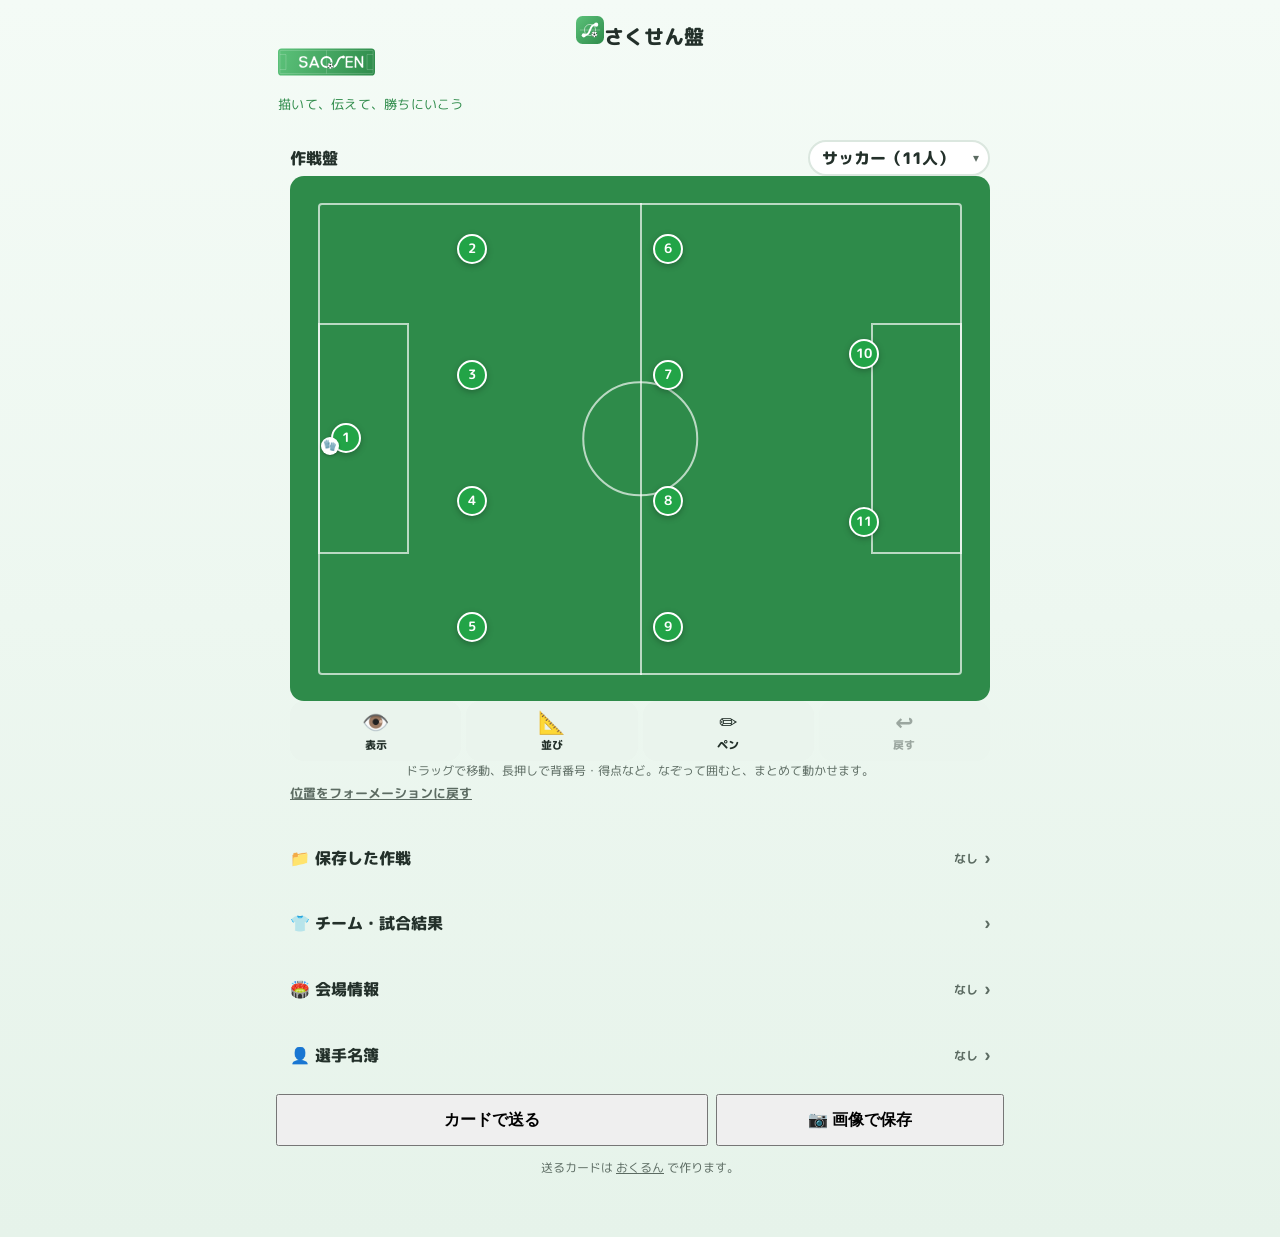
==== index.html @ 9b0aec6a "コメントを決まり（q-oqrn docs/structure.md）どおりに：すべての関数の前に、何をするか（返すもの）を1〜2行" ====
<!DOCTYPE html>
<html lang="ja" data-ls-dark="auto">
<head>
<meta charset="UTF-8">
<meta name="viewport" content="width=device-width, initial-scale=1, viewport-fit=cover">
<title>さくせん盤｜スタメン・作戦・試合結果</title>
<meta name="description" content="さくせん盤（SAQSEN）。サッカー・フットサルのスタメン発表と作戦盤。選手を並べて、カードで送れます。試合結果も。">
<link rel="canonical" href="https://katsuan.github.io/soccer/">
<meta property="og:type" content="website">
<meta property="og:title" content="さくせん盤｜スタメン・作戦・試合結果">
<meta property="og:description" content="選手を並べて、スタメンや試合結果をカードで送れます。">
<meta property="og:url" content="https://katsuan.github.io/soccer/">
<meta name="theme-color" content="#eaf6ee" media="(prefers-color-scheme: light)">
<meta name="theme-color" content="#16151a" media="(prefers-color-scheme: dark)">
<link rel="icon" href="icon.svg" type="image/svg+xml">
<link rel="icon" href="icon-32.png" type="image/png" sizes="32x32">
<link rel="apple-touch-icon" href="apple-touch-icon.png">
<link rel="manifest" href="manifest.webmanifest">
<meta property="og:site_name" content="さくせん盤（SAQSEN）">
<meta property="og:image" content="https://katsuan.github.io/soccer/ogp.png?v=20261025">
<meta property="og:image:width" content="1200">
<meta property="og:image:height" content="630">
<meta property="og:image:alt" content="さくせん盤（SAQSEN）：スタメン・作戦・試合結果をカードで送れる">
<meta name="twitter:card" content="summary_large_image">
<link rel="preconnect" href="https://fonts.googleapis.com">
<link href="https://fonts.googleapis.com/css2?family=M+PLUS+Rounded+1c:wght@400;700;800&display=swap" rel="stylesheet">
<!-- Q キット（おくるんの共通部品）。色と字は style.css の :root で -->
<link rel="stylesheet" href="https://katsuan.github.io/line-share/shared/ui.css?v=202610251000">
<link rel="stylesheet" href="style.css?v=202610251300">
</head>
<body>
<main class="wrap">
  <header class="top">
    <!-- 見出しは1行：アイコン＋名前（左）と、横長のロゴ（右） -->
    <div class="ls-brand">
      <h1 class="ls-brand-name"><img class="ls-brand-icon" src="icon.svg" alt="" width="28" height="28">さくせん盤</h1>
      <img class="ls-brand-logo" src="logo.svg" alt="SAQSEN" width="97" height="28">
    </div>
    <p class="ls-brand-copy">描いて、伝えて、勝ちにいこう</p>
  </header>

  <!-- 1ページ：作戦盤 → 保存した作戦 → チーム・試合結果 → 会場情報 → 選手名簿 → 共有 -->
  <section class="panel">
    <!-- 作戦盤：上でコートを選び、ピッチとよく使う操作（表示・並び・ペン・戻す。選手のことは長押し）をひとまとめに。人数・色は下の「チーム」の欄 -->
    <div class="ls-panel board-card">
      <div class="board-head">
        <span class="ls-label">作戦盤</span>
        <label class="select"><span class="sr">コート</span><select id="courtSelect"></select></label>
      </div>
      <div id="board" class="board">
        <!-- ピッチの線。サッカーは四角いペナルティエリア、フットサルはゴール前が半円（D形）のエリア -->
        <div class="pitch-lines" aria-hidden="true"><i class="is-border"></i><i class="is-half"></i><i class="is-circle"></i><i class="is-box-top"></i><i class="is-box-bottom"></i><i class="is-d-top"><span></span></i><i class="is-d-bottom"><span></span></i></div>
        <canvas id="ink" class="ink"></canvas>
        <div id="tokens" class="tokens"></div>
        <div id="marquee" class="marquee" hidden></div>
      </div>
      <!-- 📐 並び：フォーメーションと列ごとの形（3 を三角に、4 をダイヤに、2 を開く・しぼる など）。盤を見ながら変えられるよう、盤のすぐ下に。
           列は盤と同じく上から FW → MF → DF の順 -->
      <div id="shapeTools" class="shape-tools" hidden>
        <!-- 自チーム・相手をタブで切りかえて、人数・フォーメーション（プルダウン）・列ごとの形をここだけで決める -->
        <div class="shape-tabs" role="tablist" aria-label="自チーム・相手">
          <button id="shapeTabOurs" class="shape-tab" type="button" role="tab">自チーム</button>
          <button id="shapeTabOpp" class="shape-tab" type="button" role="tab">相手</button>
        </div>
        <!-- 相手を出しているときの人数の差（11 対 10（数的有利）など） -->
        <p id="countVs" class="count-vs"></p>
        <div class="shape-head">
          <div id="ourStepper" class="stepper" role="group" aria-label="自チームの人数">
            <button id="removePlayer" type="button" aria-label="1人減らす">−</button>
            <span id="playerCount">11人</span>
            <button id="addPlayer" type="button" aria-label="1人増やす">＋</button>
          </div>
          <div id="oppStepper" class="stepper" role="group" aria-label="相手の人数">
            <button id="removeOpp" type="button" aria-label="相手を1人減らす">−</button>
            <span id="oppCount">11人</span>
            <button id="addOpp" type="button" aria-label="相手を1人増やす">＋</button>
          </div>
          <label class="select shape-select"><span class="sr">フォーメーション</span><select id="formationSelect"></select></label>
        </div>
        <div id="customRow" class="custom-row" hidden>
          <input id="customFormation" inputmode="numeric" maxlength="14" placeholder="例：3241（後ろの列から）" aria-label="カスタムのフォーメーション">
          <button id="customApply" class="ls-button is-primary is-block small" type="button">決める</button>
        </div>
        <p id="shapeNote" class="hint left"></p>
        <div id="lineShapes" class="line-shapes" aria-label="列ごとの形"></div>
      </div>
      <div id="penTools" class="ls-chips pen-tools" hidden>
        <div id="penColors" class="ls-chips"></div>
        <button id="inkClear" class="link" type="button">線をすべて消す</button>
      </div>
      <!-- 👁️ 表示：盤に何を見せるか（相手・ボール・選手名・得点などの印）をここにまとめる。並べ方は 📐 並び -->
      <div id="viewTools" class="view-tools" hidden>
        <span class="ls-label">相手</span>
        <div class="seg" role="radiogroup" aria-label="相手">
          <button id="oppLayoutNone" class="ls-chip" type="button" role="radio">出さない</button>
          <button id="oppLayoutFull" class="ls-chip" type="button" role="radio">フルコート</button>
          <button id="oppLayoutHalf" class="ls-chip" type="button" role="radio">コート別</button>
        </div>
        <span class="ls-label">ボール</span>
        <div class="seg" role="radiogroup" aria-label="ボール">
          <button id="ballOff" class="ls-chip" type="button" role="radio">出さない</button>
          <button id="ballOn" class="ls-chip" type="button" role="radio">出す</button>
        </div>
        <span class="ls-label">選手名</span>
        <div class="seg" role="radiogroup" aria-label="選手名">
          <button class="ls-chip" type="button" role="radio" data-names="off">出さない</button>
          <button class="ls-chip" type="button" role="radio" data-names="on">出す</button>
        </div>
        <span class="ls-label">得点など</span>
        <div class="seg" role="radiogroup" aria-label="得点・カードなどの印">
          <button class="ls-chip" type="button" role="radio" data-marks="off">出さない</button>
          <button class="ls-chip" type="button" role="radio" data-marks="on">出す</button>
        </div>
        <span class="ls-label">コート</span>
        <div class="seg" role="radiogroup" aria-label="コートの向き">
          <button class="ls-chip" type="button" role="radio" data-court-view="auto">自動</button>
          <button class="ls-chip" type="button" role="radio" data-court-view="portrait">縦</button>
          <button class="ls-chip" type="button" role="radio" data-court-view="landscape">横</button>
        </div>
        <p class="hint left">コートの「自動」は、横に広い画面（スマホの横向き・パソコンなど）で横のコートになります。フルコートは両チームが互い違いに、コート別は半分ずつ並びます。選手名・得点などを出さないと、画像・カードのリンクからも外します（入れたものは消えません）。</p>
        <button id="clearMarks" class="link" type="button" hidden>カード・アシストの印をすべて消す（得点者・名前・背番号は残す）</button>
      </div>
      <div class="toolbar">
        <button id="toggleView" class="tool" type="button" aria-pressed="false"><i class="emoji" aria-hidden="true">👁️</i><span>表示</span></button>
        <button id="toggleShape" class="tool" type="button" aria-pressed="false"><i class="emoji" aria-hidden="true">📐</i><span>並び</span></button>
        <button id="togglePen" class="tool" type="button" aria-pressed="false"><i class="emoji" aria-hidden="true">✏️</i><span>ペン</span></button>
        <button id="undo" class="tool" type="button"><i class="emoji" aria-hidden="true">↩️</i><span>戻す</span></button>
      </div>
      <p class="hint" id="boardHint"></p>
      <button id="resetPositions" class="link reset" type="button">位置をフォーメーションに戻す</button>
    </div>

    <!-- 作戦の保存：場面ごとに配置と線を残し、次の試合でも呼び出す（この端末に残る） -->
    <details id="tacticsFold" class="ls-panel fold">
      <summary>📁 保存した作戦 <span id="tacticsMeta" class="meta"></span></summary>
      <div class="save-row">
        <input id="tacticName" maxlength="20" placeholder="例：ビルドアップ、コーナーキック" list="tacticPresets">
        <button id="saveTactic" class="ls-button is-primary is-block small" type="button">💾 保存</button>
      </div>
      <datalist id="tacticPresets"><option value="ビルドアップ"><option value="コーナーキック（攻め）"><option value="コーナーキック（守り）"><option value="フリーキック"><option value="キックオフ"><option value="守備の形"><option value="プレス"></datalist>
      <ul id="tacticList" class="tactic-list"></ul>
      <p class="hint left">選手の位置・相手・ボール・線を保存します。開くと今の作戦盤に呼び出します（「戻す」で元に戻せます）。チームの色はそのままです。この端末に残ります。</p>
    </details>

    <!-- チーム・試合結果：自チームと相手を左右に並べ、チーム名・色、その下にスコア・内訳・得点者・ひとこと（結果）。
         作戦盤の印（ゴール・アシスト・カード）とつながる。人数・フォーメーションは作戦盤の「📐 並び」 -->
    <details class="ls-panel fold" id="teamFold">
      <summary>👕 チーム・試合結果 <span id="teamMeta" class="meta"></span></summary>
      <!-- 自チームと相手を左右に向かい合わせ、チーム名の枠の中の左に色の丸 [● チーム名]（人数・フォーメーションは作戦盤の「📐 並び」）。
           色の丸を押したとき・チーム名を入れているあいだは、下に横いっぱいの1行で選べる色（上のしっぽがそのチームの丸を指す。ろくがのアプリ版と同じ形） -->
      <div class="versus">
        <span class="ls-label">自チーム</span>
        <span class="ls-label">相手</span>
        <div class="team-row">
          <button id="ourColorDot" class="color-dot" type="button" aria-controls="colorPalette" aria-expanded="false"><span class="swatch"></span></button>
          <input class="team" maxlength="20" placeholder="チーム名" aria-label="チーム名">
        </div>
        <div class="team-row">
          <button id="oppColorDot" class="color-dot" type="button" aria-controls="colorPalette" aria-expanded="false"><span class="swatch"></span></button>
          <input class="opponent" maxlength="20" placeholder="対戦相手" aria-label="対戦相手">
        </div>
        <div id="colorPalette" class="color-palette" role="group" hidden></div>
      </div>
      <!-- 試合結果：スコアは上のチーム名と同じ左右（左が自チーム、右が相手） -->
      <p class="sub-head">🏆 試合結果</p>
      <div class="score">
        <!-- スコアは キロっくの回数入力と同じ − 数 ＋（数は打っても入れられる） -->
        <div class="score-stepper"><button class="stepper-button" type="button" data-score="scoreUs" data-delta="-1" aria-label="自チームの得点を減らす">−</button><input id="scoreUs" type="number" inputmode="numeric" min="0" max="99" value="0" aria-label="自チームの得点"><button class="stepper-button" type="button" data-score="scoreUs" data-delta="1" aria-label="自チームの得点を増やす">＋</button></div>
        <span>-</span>
        <div class="score-stepper"><button class="stepper-button" type="button" data-score="scoreThem" data-delta="-1" aria-label="相手の得点を減らす">−</button><input id="scoreThem" type="number" inputmode="numeric" min="0" max="99" value="0" aria-label="相手の得点"><button class="stepper-button" type="button" data-score="scoreThem" data-delta="1" aria-label="相手の得点を増やす">＋</button></div>
      </div>
      <!-- 得点の内訳（前半・後半・延長・PK）。スコアのカードの中でたたむ。入れたものだけカードに出る -->
      <details class="fold inner">
        <summary>⏱️ 得点の内訳（前後半・延長・PK） <span id="periodMeta" class="meta"></span></summary>
        <p class="hint left">上のスコアは最終スコア（延長を含む）。ここは入れたものだけカードに出ます。同点で PK があれば PK で勝ち負けを決めます。</p>
        <div class="period-row">
          <span class="ls-label">前半</span>
          <input id="halfUs" type="number" inputmode="numeric" min="0" max="99" aria-label="前半の自チームの得点">
          <span>-</span>
          <input id="halfThem" type="number" inputmode="numeric" min="0" max="99" aria-label="前半の相手の得点">
        </div>
        <div class="period-row">
          <span class="ls-label">後半</span>
          <input id="secondUs" type="number" inputmode="numeric" min="0" max="99" aria-label="後半の自チームの得点">
          <span>-</span>
          <input id="secondThem" type="number" inputmode="numeric" min="0" max="99" aria-label="後半の相手の得点">
        </div>
        <div class="period-row">
          <span class="ls-label">延長</span>
          <input id="extraUs" type="number" inputmode="numeric" min="0" max="99" aria-label="延長の自チームの得点">
          <span>-</span>
          <input id="extraThem" type="number" inputmode="numeric" min="0" max="99" aria-label="延長の相手の得点">
        </div>
        <div class="period-row">
          <span class="ls-label">PK</span>
          <input id="pkUs" type="number" inputmode="numeric" min="0" max="99" aria-label="PKの自チームの得点">
          <span>-</span>
          <input id="pkThem" type="number" inputmode="numeric" min="0" max="99" aria-label="PKの相手の得点">
        </div>
      </details>
      <!-- 得点者（任意。MVP などはひとこと（結果）に書く） -->
      <p class="sub-head">⚽ 得点者 <span id="goalsMeta" class="meta"></span></p>
      <!-- 得点者は選手の長押し（ゴール・OG）とつながっている。アシスト・カードは作戦盤の印のままカードに入る -->
      <p id="marksNote" class="hint left" hidden></p>
      <div id="goals" class="goals"></div>
      <div class="two">
        <button id="addGoalUs" class="ls-button is-block small" type="button">＋ 自チームの得点</button>
        <button id="addGoalThem" class="ls-button is-block small" type="button">＋ 相手の得点</button>
      </div>
      <!-- ひとことは2つ：作戦盤（さくせん盤のカード。🏟️ 会場情報）と、結果（試合結果のカード。ここ）。改行できる -->
      <label>ひとこと（結果）<textarea id="resultNote" rows="2" maxlength="120" placeholder="例：MVP は山田！&#10;最後まで走りきりました"></textarea></label>
      <!-- ひな形：タップで、ひとことの次の行に足す -->
      <div class="ls-chips note-presets" role="group" aria-label="ひとこと（結果）のひな形">
        <button class="ls-chip" type="button" data-note="resultNote" data-text="MVP：">＋ MVP</button>
        <button class="ls-chip" type="button" data-note="resultNote" data-text="よかったところ：">＋ よかったところ</button>
        <button class="ls-chip" type="button" data-note="resultNote" data-text="次の試合：">＋ 次の試合</button>
      </div>
      <!-- 次の試合の前に：スコア・内訳・得点者・ひとこと（結果）を消す（チーム名・色はそのまま） -->
      <button id="resetResult" class="link reset" type="button">試合結果をリセット</button>
      <datalist id="rosterNames"></datalist>
    </details>

    <details class="ls-panel fold">
      <summary>🏟️ 会場情報 <span id="infoMeta" class="meta"></span></summary>
      <p class="hint left">ここに入れた内容は、送るカードに入ります（入れたものだけ）。場所は「保存」しておくと、次から ▼ で選べます。</p>
      <div class="two">
        <label>日にち<input class="when-date" type="date"></label>
        <label>時間<input class="when-time" type="time"></label>
      </div>
      <!-- 場所は1行：入力・▼（保存した場所から選ぶ）・保存／消す（今の場所が保存済みなら「消す」）。この端末に残る -->
      <div class="venue">
        <label for="whereInput">場所</label>
        <div class="venue-row">
          <input id="whereInput" class="where" maxlength="30" placeholder="例：市民グラウンド">
          <label id="venuePick" class="venue-pick" hidden><span class="sr">保存した場所から選ぶ</span><select id="venueSelect"></select></label>
          <button id="venueAction" class="ls-button is-block small" type="button">保存</button>
        </div>
      </div>
      <!-- 場所と日にちを入れると出る：その日の天気をそらくるで見る（16日先まで） -->
      <a id="weatherLink" class="ls-button is-block weather-link" href="#" target="_blank" rel="noopener" hidden>🌤️ 試合の日の天気<small id="weatherWhen"></small></a>
      <!-- 控え・集合時間などは、ひとことに改行して書く（さくせん盤のカードにそのまま入る） -->
      <label>ひとこと（作戦盤）<textarea id="lineupNote" rows="3" maxlength="200" placeholder="例：集合は8:30です&#10;控え：佐藤、鈴木、田中"></textarea></label>
      <div class="ls-chips note-presets" role="group" aria-label="ひとこと（作戦盤）のひな形">
        <button class="ls-chip" type="button" data-note="lineupNote" data-text="集合：">＋ 集合</button>
        <button class="ls-chip" type="button" data-note="lineupNote" data-text="控え：">＋ 控え</button>
        <button class="ls-chip" type="button" data-note="lineupNote" data-text="持ち物：">＋ 持ち物</button>
        <button class="ls-chip" type="button" data-note="lineupNote" data-text="ユニフォーム：">＋ ユニフォーム</button>
      </div>
    </details>

    <details class="ls-panel fold">
      <summary>👤 選手名簿 <span id="rosterCount" class="meta"></span></summary>
      <textarea id="roster" rows="6" placeholder="1行に1人。背番号と名前（例：10 山田）"></textarea>
      <p class="hint">選手を長押し→「背番号・名前 ✏️」で、ここから選べます。</p>
    </details>

    <!-- 共有（主）と画像の保存を横に並べる -->
    <div class="share-row">
      <button id="shareLineup" class="ls-button is-block line is-oqrn" type="button">カードで送る</button>
      <button id="saveBoard" class="ls-button is-block" type="button">📷 画像で保存</button>
    </div>
  </section>


  <p class="foot">送るカードは <a href="https://katsuan.github.io/line-share/">おくるん</a> で作ります。</p>
  <!-- 「📤 さくせん盤を紹介する」：おくるんで紹介カードを送る窓口（line-share/shared/tool-share.js。中身は line-share/data/hub-links.json） -->
  <div data-tool-share></div>
</main>

<!-- 自チームの選手を長押しすると出るポップアップ（背番号・名前・印。選手の丸のそば） -->
<div id="quickMarks" class="quick-marks" role="menu" hidden></div>

<!-- カードで送る：スタメンのカード・作戦の画像・試合結果のカードから選ぶ -->
<div id="shareSheet" class="sheet" hidden>
  <div class="sheet-card" role="dialog" aria-modal="true" aria-labelledby="shareSheetTitle">
    <p id="shareSheetTitle" class="sheet-title">カードで送る</p>
    <!-- カードで送る：送るカードを選ぶ（2枚なら1つのメッセージに横に並ぶ）。試合結果は入れてあれば最初から選んでおく -->
    <div class="card-picks">
      <!-- それぞれのカードを、おくるんで送るときと同じ見た目で小さく見せる（タップで選ぶ・外す） -->
      <label class="pick"><input id="pickLineup" type="checkbox" checked><span><b>📋 さくせん盤</b></span><span id="previewLineup" class="pick-preview"></span></label>
      <label class="pick"><input id="pickResult" type="checkbox"><span><b>🏆 試合結果</b></span><span id="previewResult" class="pick-preview"></span></label>
      <a id="sendCards" class="ls-button is-block line is-oqrn" href="#">カードで送る</a>
      <p class="hint">カードは確実に届き、あとで消えません。ピッチをタップすると、同じ配置で開きます。</p>
    </div>
    <button id="sendBoardImage" class="choice" type="button"><b>🖼️ 作戦を画像で送る</b><small>相手・ボール・線も入ります。画像は時間がたつと消えることがあります。</small></button>
    <p id="imageStatus" class="hint" aria-live="polite"></p>
    <button id="shareCancel" class="link" type="button">やめる</button>
  </div>
</div>

<!-- おくるんのカードの入口（LIFF ID とカードの URL は line-share の shared/oqrn.js に1か所） -->
<script src="https://katsuan.github.io/line-share/shared/oqrn.js"></script>
<!-- Q キットの動き（確認の窓・トースト） -->
<script src="https://katsuan.github.io/line-share/shared/ui.js"></script>
<!-- さくせん盤の本体。役割ごとに分けたファイルを、この順に読む（同じ範囲の変数を使う。はじめに動かすのは最後の app.js） -->
<script src="js/page.js?v=202610251300"></script>
<script src="js/formation.js?v=202610251300"></script>
<script src="js/marks.js?v=202610251300"></script>
<script src="js/store.js?v=202610251300"></script>
<script src="js/link.js?v=202610251300"></script>
<script src="js/board.js?v=202610251300"></script>
<script src="js/ink.js?v=202610251300"></script>
<script src="js/tactics.js?v=202610251300"></script>
<script src="js/sheets.js?v=202610251300"></script>
<script src="js/card.js?v=202610251300"></script>
<script src="js/image.js?v=202610251300"></script>
<script src="js/events.js?v=202610251300"></script>
<script src="app.js?v=202610251300"></script>
<script src="https://katsuan.github.io/line-share/shared/tool-share.js" data-tool="saqsen" defer></script>
<!-- 電波がなくても開けるように（sw.js） -->
<script>if ("serviceWorker" in navigator) navigator.serviceWorker.register("./sw.js").catch(() => {});</script>
</body>
</html>
---- style.css ----
/* スタメン・作戦盤。色・サイズは :root でまとめて変える */
:root {
  --accent: #6c47ff;
  --pitch: #2e8b4a;
  --line: rgba(255, 255, 255, 0.67);
  --ink: #23302a;
  --ink-soft: #5c6b62;
  --border: #dbe7df;
  --card: #ffffff;
  --soft: #eaf4ed; /* うすい緑（道具のボタン・切りかえ） */
  --soft-2: #f3f5f4; /* うすい灰（閉じる・交代の一覧） */
  --shadow: 0 8px 24px rgba(20, 60, 40, 0.1);
  --radius: 18px;
  --max-w: 480px;
  --font: "M PLUS Rounded 1c", "Hiragino Maru Gothic ProN", system-ui, sans-serif;

  /* Q キット（カード・チップ・ボタン・ラベル・見出しの行）の色と字。さくせん盤の紫はおくるんと同じ */
  --ls-accent: var(--accent);
  --ls-text: var(--ink);
  --ls-subtext: var(--ink-soft);
  --ls-line: var(--border);
  --ls-line-strong: #c9d8ce;
  --ls-bg: #e6f3ea;
  --ls-shadow: var(--shadow);
  --ls-radius-lg: var(--radius);
  --ls-font: var(--font);
}

* { box-sizing: border-box; margin: 0; padding: 0; }
/* iPhone・LINE の中のブラウザで、キーボードが出て画面がずれたとき、ページの外（黒）が見えないよう、ページそのものにも背景の色 */
html { background-color: #e6f3ea; }
body { min-height: 100vh; font-family: var(--font); font-size: 16px; line-height: 1.6; color: var(--ink); background: linear-gradient(180deg, #f4fbf6, #e6f3ea); -webkit-tap-highlight-color: transparent; }
[hidden] { display: none !important; }
.wrap { max-width: var(--max-w); margin: 0 auto; padding: 16px 16px 48px; display: grid; gap: 12px; }
.top { display: grid; gap: 10px; }
h1 { font-size: 22px; font-weight: 800; text-align: center; }

.panel { display: grid; gap: 12px; }
/* カードは Q キット（ls-panel）。さくせん盤は中身が多いので、少し詰める */
.ls-panel { gap: 10px; padding: 14px; border: 0; }
.ls-label, label { font-size: 13px; font-weight: 800; color: var(--ink-soft); }
label { display: grid; gap: 4px; }
input, textarea { width: 100%; padding: 10px 12px; border: 2px solid var(--border); border-radius: 12px; background: var(--card); color: var(--ink); font: inherit; font-size: 16px; }
input:focus, textarea:focus { outline: none; border-color: var(--accent); }
.hint { font-size: 12px; color: var(--ink-soft); text-align: center; }
.meta { font-size: 12px; font-weight: 700; color: var(--ink-soft); }

/* チップは Q キット（ls-chip）。さくせん盤は並ぶ数が多いので、小さめ */
.ls-chips { gap: 6px; }
.ls-chip { min-height: 36px; padding: 0 12px; border-width: 2px; font-size: 13px; font-weight: 800; }
.ls-chip.color { width: 36px; padding: 0; border: 3px solid #fff; box-shadow: 0 0 0 1px var(--border); }
.ls-chip.color[aria-pressed="true"] { box-shadow: 0 0 0 3px var(--ink); }

/* 見出しは1行：名前 … 中身の要約 › */
.fold summary { display: flex; align-items: center; gap: 6px; list-style: none; cursor: pointer; font-weight: 800; }
.fold summary::-webkit-details-marker { display: none; }
.fold summary .meta { margin-left: auto; overflow: hidden; white-space: nowrap; text-overflow: ellipsis; }
.fold summary::after { content: "›"; flex: none; margin-left: auto; color: var(--ink-soft); transition: transform 0.2s; }
.fold summary .meta + ::after, .fold summary:has(.meta)::after { margin-left: 0; }
.fold[open] summary::after { transform: rotate(90deg); }

/* ---- ピッチ（作戦盤）。縦向きで、上が攻める向き。位置は % で持つ（送るカードと同じ） ---- */
.board { position: relative; width: 100%; aspect-ratio: 3 / 4; border-radius: 14px; background: var(--pitch); overflow: hidden; touch-action: none; user-select: none; -webkit-user-select: none; }
.pitch-lines i { position: absolute; border: 2px solid var(--line); }
.pitch-lines .is-border { top: 4%; left: 5%; width: 90%; height: 92%; border-radius: 4px; }
.pitch-lines .is-half { top: 50%; left: 5%; width: 90%; height: 0; border-width: 1px; }
.pitch-lines .is-circle { top: 50%; left: 50%; width: 22%; aspect-ratio: 1; border-radius: 50%; transform: translate(-50%, -50%); }
.pitch-lines .is-box-top { top: 4%; left: 28%; width: 44%; height: 13%; }
.pitch-lines .is-box-bottom { top: 83%; left: 28%; width: 44%; height: 13%; }
/* フットサル：四角いエリアの代わりに、ゴール前の半円（D形）。円の半分だけを見せる（入れ物ではみ出しを切る） */
.pitch-lines .is-d-top, .pitch-lines .is-d-bottom { display: none; left: 15%; width: 70%; height: 15%; border: 0; overflow: hidden; }
.pitch-lines .is-d-top { top: 4%; }
.pitch-lines .is-d-bottom { top: 81%; }
.pitch-lines .is-d-top span, .pitch-lines .is-d-bottom span { position: absolute; left: 0; width: 100%; height: 200%; border: 2px solid var(--line); border-radius: 999px; }
.pitch-lines .is-d-top span { bottom: 0; }
.pitch-lines .is-d-bottom span { top: 0; }
.board.is-futsal .pitch-lines .is-box-top, .board.is-futsal .pitch-lines .is-box-bottom { display: none; }
.board.is-futsal .pitch-lines .is-d-top, .board.is-futsal .pitch-lines .is-d-bottom { display: block; }
.board.is-futsal .pitch-lines .is-circle { width: 18%; }
/* 横のコート（横に広い画面）：縦のコートを 90° 回した形。自陣（GK）が左、攻める向きが右。
   線は縦のコートの位置を回して置き直す（top↔left、縦のコートの上＝相手側が右） */
.board.is-landscape { aspect-ratio: 4 / 3; }
/* 横のコートのときは、広い画面（パソコンなど）ならページを広げて盤を大きく（縦の長さは画面に収める） */
@media (min-width: 800px) {
  body.has-landscape-board { --max-w: min(760px, calc((100vh - 120px) * 4 / 3 + 32px)); }
}
.board.is-landscape .pitch-lines .is-border { top: 5%; left: 4%; width: 92%; height: 90%; }
.board.is-landscape .pitch-lines .is-half { top: 5%; left: 50%; width: 0; height: 90%; }
.board.is-landscape .pitch-lines .is-circle { width: 16.5%; }
.board.is-landscape.is-futsal .pitch-lines .is-circle { width: 13.5%; }
.board.is-landscape .pitch-lines .is-box-top { top: 28%; left: 83%; width: 13%; height: 44%; }
.board.is-landscape .pitch-lines .is-box-bottom { top: 28%; left: 4%; width: 13%; height: 44%; }
.board.is-landscape .pitch-lines .is-d-top, .board.is-landscape .pitch-lines .is-d-bottom { top: 15%; width: 15%; height: 70%; }
.board.is-landscape .pitch-lines .is-d-top { left: 81%; }
.board.is-landscape .pitch-lines .is-d-bottom { left: 4%; }
.board.is-landscape .pitch-lines .is-d-top span, .board.is-landscape .pitch-lines .is-d-bottom span { top: 0; bottom: auto; width: 200%; height: 100%; }
.board.is-landscape .pitch-lines .is-d-top span { left: 0; }
.board.is-landscape .pitch-lines .is-d-bottom span { left: auto; right: 0; }
.ink { position: absolute; inset: 0; width: 100%; height: 100%; }
.tokens { position: absolute; inset: 0; }
.board.is-drawing .tokens { pointer-events: none; }

.token { position: absolute; display: grid; justify-items: center; gap: 1px; width: 64px; margin-left: -32px; margin-top: -16px; cursor: grab; touch-action: none; }
.token b { display: grid; place-items: center; width: 30px; height: 30px; border: 2px solid #fff; border-radius: 50%; background: var(--accent); color: #fff; font-size: 13px; box-shadow: 0 2px 6px rgba(0, 0, 0, 0.25); }
/* 名前：白い文字がピッチの白線と重なっても読めるよう、半透明の濃い札に入れる */
.token small { max-width: 64px; overflow: hidden; padding: 0 5px; border-radius: 999px; background: rgba(16, 36, 24, 0.72); color: #fff; font-size: 11px; font-weight: 800; line-height: 15px; white-space: nowrap; text-overflow: ellipsis; }
.token small:empty, .hide-names .token small, .hide-marks .token .marks { display: none; }
/* 👁 表示：左に項目名、右に選ぶボタン（同じ幅で並べる） */
.view-tools { display: grid; grid-template-columns: auto minmax(0, 1fr); align-items: center; gap: 8px 10px; padding: 10px 2px 2px; }
.view-tools[hidden] { display: none; }
.view-tools > .ls-label { font-size: 12px; font-weight: 800; }
.view-tools .seg { display: grid; grid-auto-flow: column; grid-auto-columns: minmax(0, 1fr); gap: 6px; }
.view-tools .seg .ls-chip { padding: 0 6px; font-size: 12px; }
.view-tools .hint, .view-tools .link { grid-column: 1 / -1; margin: 0; }
.view-tools .link { justify-self: start; text-align: left; }
.view-tools .seg .ls-chip { white-space: nowrap; }
.token.is-ball { width: 28px; margin-left: -14px; margin-top: -14px; font-size: 22px; line-height: 1; }
.token.is-dragging { cursor: grabbing; z-index: 2; }

.link { border: 0; background: none; color: var(--ink-soft); font: inherit; font-size: 13px; font-weight: 700; text-decoration: underline; cursor: pointer; }

.actions { display: grid; gap: 8px; }
/* ボタンは Q キット（ls-button）。押しやすいよう大きめ */
.ls-button { min-height: 52px; padding: 12px; font-size: 16px; font-weight: 800; }
.ls-button.small { min-height: 42px; font-size: 14px; }
.two { display: grid; grid-template-columns: minmax(0, 1fr) minmax(0, 1fr); gap: 8px; }

.score { display: grid; grid-template-columns: 1fr auto 1fr; align-items: end; gap: 8px; }
.score span { padding-bottom: 10px; font-size: 22px; font-weight: 800; }
.score input { font-size: 22px; font-weight: 800; text-align: center; }
/* スコアの − 数 ＋（キロっくの回数入力と同じ：1つの枠に、控えめな − ＋ と真ん中の数） */
.score-stepper { display: grid; grid-template-columns: 34px minmax(0, 1fr) 34px; align-items: stretch; overflow: hidden; border: 2px solid var(--border); border-radius: 12px; background: var(--card); }
.score-stepper:focus-within { border-color: var(--accent); }
.score-stepper input { min-width: 0; padding: 0; border: 0; background: transparent; -moz-appearance: textfield; }
.score-stepper input::-webkit-outer-spin-button, .score-stepper input::-webkit-inner-spin-button { margin: 0; -webkit-appearance: none; }
.score-stepper input:focus { outline: none; }
.stepper-button { min-height: 52px; padding: 0; border: 0; background: transparent; color: var(--ink-soft); font: inherit; font-size: 20px; font-weight: 400; cursor: pointer; touch-action: manipulation; }
.stepper-button:active { background: var(--ls-accent-soft); color: var(--ls-accent-ink); }
.score.is-half input { font-size: 16px; }

.goals { display: grid; gap: 6px; }
/* 得点者：左に自チーム、右に相手、真ん中に時間（スコア・＋ボタンと同じ左右） */
.goal { display: grid; grid-template-columns: minmax(0, 1fr) 46px minmax(0, 1fr); align-items: center; gap: 4px; }
.goal .scorer { display: grid; grid-template-columns: auto minmax(0, 1fr); align-items: center; gap: 4px; }
.goal.is-them .scorer { grid-template-columns: minmax(0, 1fr) auto; }
.goal input { min-width: 0; padding: 8px; font-size: 16px; }
.goal .min { text-align: center; }
.goal .remove { width: 26px; height: 26px; padding: 0; font-size: 12px; border: 1px solid var(--border); border-radius: 50%; background: var(--card); color: var(--ink-soft); cursor: pointer; }

.foot { font-size: 12px; color: var(--ink-soft); text-align: center; }
.foot a { color: inherit; }

/* ---- 下から出るシート（選手の入力・画像） ---- */
.sheet { position: fixed; inset: 0; z-index: 50; display: flex; align-items: flex-end; justify-content: center; padding: 12px; background: rgba(15, 30, 20, 0.45); }
.sheet-card { display: grid; gap: 10px; width: min(100%, 440px); max-height: 100%; overflow: auto; padding: 18px; border-radius: 20px; background: var(--card); }
.sheet-title { font-weight: 800; }
.sheet-card img { width: 100%; border-radius: 12px; -webkit-touch-callout: default; }

/* 範囲選択 */
.marquee { position: absolute; border: 2px dashed #fff; border-radius: 6px; background: rgba(255, 255, 255, 0.15); pointer-events: none; }
.token.is-selected b { box-shadow: 0 0 0 3px #ffd23f, 0 2px 6px rgba(0, 0, 0, 0.25); }
.token.is-ball.is-selected { filter: drop-shadow(0 0 4px #ffd23f); }
.hint.left { text-align: left; }
.hint.is-error { color: var(--ls-danger); font-weight: 700; }
#imageStatus { white-space: pre-line; } /* 画像を保存しているときの経過秒数と、遅いときのわけ（2行） */

/* フォーメーション：自チームと相手を左右に並べ、縦に選ぶ */
.fold[open] { gap: 10px; }


/* フォーメーションの欄の下の「位置を戻す」は、左右の列をまたいで置く */

/* 作戦盤のカード：見出し（人数・フォーメーション）・ピッチ・操作をひとまとめに */
.board-card { gap: 10px; }
.board-head { display: flex; align-items: center; gap: 10px; }
.board-head .ls-label { margin-right: auto; font-size: 16px; color: var(--ink); }
.select { position: relative; display: block; }
.select select { appearance: none; -webkit-appearance: none; min-height: 36px; padding: 0 28px 0 12px; border: 2px solid var(--border); border-radius: 999px; background: var(--card); color: var(--ink); font: inherit; font-size: 16px; font-weight: 800; cursor: pointer; }
.select::after { content: "▾"; position: absolute; right: 11px; top: 50%; transform: translateY(-50%); font-size: 12px; color: var(--ink-soft); pointer-events: none; }
.sr { position: absolute; width: 1px; height: 1px; overflow: hidden; clip: rect(0 0 0 0); }
.toolbar { display: grid; grid-template-columns: repeat(4, minmax(0, 1fr)); gap: 5px; }
.tool { display: grid; justify-items: center; gap: 2px; min-height: 56px; padding: 6px 0 4px; border: 2px solid transparent; border-radius: 14px; background: var(--soft); color: var(--ink); font: inherit; font-size: 11px; font-weight: 800; cursor: pointer; }
.tool .emoji { font-size: 22px; font-style: normal; line-height: 26px; }
.tool[aria-pressed="true"] { border-color: var(--accent); background: var(--ls-accent-soft); color: var(--ls-accent-ink); }
.tool:disabled { opacity: 0.4; cursor: default; }
.pen-tools { align-items: center; justify-content: space-between; }

/* LINE で共有：送り方を選ぶ */
.choice { display: grid; gap: 2px; width: 100%; padding: 14px 16px; border: 2px solid var(--border); border-radius: 16px; background: var(--card); color: var(--ink); font: inherit; text-align: left; text-decoration: none; cursor: pointer; }
.choice b { font-size: 16px; }
.choice small { font-size: 12px; color: var(--ink-soft); }
.choice:disabled { opacity: 0.6; cursor: progress; }
/* 送るカードを選ぶ（チェックの付いた札） */
/* 送るカードは2枚を横に並べる（LINE でも横に並ぶので、同じ見え方に）。ボタンと説明は下に全幅 */
/* 2枚のカードは、高いほうに高さをそろえる（札を縦いっぱいにし、カードを下まで伸ばす） */
.card-picks { display: grid; grid-template-columns: repeat(2, minmax(0, 1fr)); align-items: stretch; gap: 8px; }
.card-picks > .pick { align-content: start; }
.pick-preview > .cp { display: flex; flex-direction: column; }
.pick-preview > .cp > .cp-body { flex: 1; align-content: start; }
.card-picks > :not(.pick) { grid-column: 1 / -1; }
.pick { display: grid; grid-template-columns: auto minmax(0, 1fr); align-items: center; gap: 6px 6px; padding: 8px; border: 2px solid var(--border); border-radius: 16px; background: var(--card); cursor: pointer; }
.pick:has(input:checked) { border-color: var(--accent); background: var(--ls-accent-soft); }
.pick input { width: 18px; height: 18px; margin: 0; accent-color: var(--accent); }
.pick > span:not(.pick-preview) { display: grid; gap: 2px; }
.pick > span > b { font-size: 12px; line-height: 1.3; }
.card-picks .hint { margin: 0; }
.ls-button.is-disabled { opacity: 0.5; pointer-events: auto; }
.sheet-card .link { justify-self: center; }
.fold:not([open]) { gap: 0; }

/* 人数：− 11人 ＋ */
.stepper { display: flex; align-items: center; border: 2px solid var(--border); border-radius: 999px; background: var(--card); }
.stepper button { width: 32px; height: 32px; border: 0; border-radius: 50%; background: none; color: var(--ink); font: inherit; font-size: 18px; font-weight: 800; cursor: pointer; }
.stepper button:disabled { opacity: 0.3; cursor: default; }
.stepper span { min-width: 34px; font-size: 14px; font-weight: 800; text-align: center; }
.board-card .reset { justify-self: center; }

/* 保存した作戦 */
.save-row { display: grid; grid-template-columns: 1fr auto; gap: 8px; }
/* 場所：1行に 入力・▼（保存した場所。select を小さな四角に見せる）・保存／消す */
.venue { display: grid; gap: 6px; }
.venue-row { display: grid; grid-template-columns: minmax(0, 1fr) auto auto; align-items: stretch; gap: 6px; }
.venue-pick { position: relative; display: grid; place-items: center; width: 46px; border: 2px solid var(--border); border-radius: 12px; background: var(--card); }
.venue-pick[hidden] { display: none; }
.venue-pick::after { content: "▼"; font-size: 12px; color: var(--ink-soft); pointer-events: none; }
.venue-pick select { position: absolute; inset: 0; width: 100%; height: 100%; opacity: 0; cursor: pointer; font-size: 16px; } /* 見えない欄でも 16px（iPhone が押したときに拡大しないように） */
.venue-row .ls-button { width: auto; min-height: 46px; padding: 0 14px; }
.venue-row .ls-button.is-remove { color: #c2410c; }
.venue .ls-button:disabled { opacity: 0.45; }
.save-row .ls-button { width: auto; min-height: 46px; padding: 0 18px; }
.tactic-list { display: grid; gap: 6px; list-style: none; }
.tactic { display: grid; gap: 6px; padding: 10px 12px; border: 2px solid var(--border); border-radius: 14px; }
.tactic-open { display: grid; min-width: 0; border: 0; background: none; color: var(--ink); font: inherit; text-align: left; cursor: pointer; }
.tactic-open b { overflow: hidden; font-size: 15px; white-space: nowrap; text-overflow: ellipsis; }
.tactic-open small { font-size: 12px; color: var(--ink-soft); }
.tactic-actions { display: flex; flex-wrap: wrap; gap: 6px; }
.tactic-actions .is-main { border-color: var(--accent); background: var(--ls-accent-soft); color: var(--ls-accent-ink); }
.tactic-actions button { min-height: 32px; padding: 0 10px; border: 1px solid var(--border); border-radius: 999px; background: var(--card); color: var(--ink-soft); font: inherit; font-size: 12px; font-weight: 800; cursor: pointer; }


/* チームの欄：人数の − ＋ は列の幅いっぱい */
.versus { display: grid; grid-template-columns: minmax(0, 1fr) minmax(0, 1fr); gap: 6px 12px; align-items: start; }

/* チームの色：チーム名の枠の中の左に色の丸 [● チーム名]（ろくがのアプリ版の TeamField と同じ形）。
   色のパレットを開いているあいだと、名前を入れているあいだは、枠のふちを緑に */
.team-row { display: grid; grid-template-columns: 34px minmax(0, 1fr); align-items: stretch; gap: 4px; padding: 0 10px 0 2px; border: 2px solid var(--border); border-radius: 12px; background: var(--card); }
.team-row.is-open, .team-row:has(input:focus) { border-color: var(--pitch); }
.team-row input { min-width: 0; padding: 10px 0; border: 0; border-radius: 0; background: transparent; -webkit-appearance: none; appearance: none; }
.color-dot { display: grid; place-items: center; min-height: 44px; padding: 0; border: 0; background: none; cursor: pointer; -webkit-appearance: none; appearance: none; }
.color-dot .swatch { width: 24px; height: 24px; box-shadow: 0 0 0 3px transparent; }
.color-dot.is-open .swatch { box-shadow: 0 0 0 3px var(--card), 0 0 0 5px var(--pitch); } /* 開いている丸は緑のふち */
.swatch { position: relative; display: block; width: 26px; height: 26px; border: 2px solid var(--ls-line-strong); border-radius: 50%; }
/* もう片方のチームと同じ色：選べるが見分けにくいので、少し薄くして斜めの線（白でも分かるように。ろくがと同じ） */
.swatch.is-taken { opacity: 0.6; }
.swatch.is-taken::after { content: ""; position: absolute; inset: 0; border-radius: 50%; background: linear-gradient(to top right, transparent calc(50% - 1px), #7d8a82 calc(50% - 1px), #7d8a82 calc(50% + 1px), transparent calc(50% + 1px)); pointer-events: none; }
/* カスタム：虹色の輪（選んでいる間は、まんなかをその色で）。色の入力は輪の中に隠す */
.swatch.is-custom { overflow: hidden; border: 0; background: radial-gradient(circle, var(--c, transparent) 52%, transparent 53%), conic-gradient(#e5484d, #f5a524, #30a46c, #3e7bfa, #6c47ff, #e5484d); }
.swatch.is-custom input { position: absolute; inset: 0; width: 100%; height: 100%; padding: 0; border: 0; opacity: 0; cursor: pointer; -webkit-appearance: none; appearance: none; }

/* パレット：チームの欄の下に、横いっぱいの1行（折り返さない）。8色＋カスタム */
.color-palette { position: relative; grid-column: 1 / -1; display: grid; grid-template-columns: repeat(9, minmax(0, 1fr)); margin-top: 4px; padding: 4px; border-radius: 12px; background: var(--soft); --tail-x: 21px; }
/* しっぽ：開いたチームの色の丸（丸のまんなかは列の左から 21px：枠のふち 2・すき間 2・丸の列の半分 17）を指す */
.color-palette[data-for="oppColor"] { --tail-x: calc(50% + 6px + 21px); } /* 右の列は、まんなかから列のあいだ（12px）の半分だけ右から */
.color-palette::before { content: ""; position: absolute; top: -8px; left: calc(var(--tail-x) - 9px); border: 9px solid transparent; border-top: 0; border-bottom: 8px solid var(--soft); }
.palette-item { display: grid; place-items: center; min-width: 0; min-height: 36px; padding: 0; border: 0; background: none; cursor: pointer; -webkit-appearance: none; appearance: none; }
.palette-item .swatch { width: min(26px, calc(100% - 8px)); height: auto; aspect-ratio: 1; }
.palette-item[aria-pressed="true"] .swatch { box-shadow: 0 0 0 2px var(--soft), 0 0 0 4px var(--pitch); }
.versus .stepper { justify-content: space-between; }
.versus .ls-chip:not(.color) { width: 100%; }
.count-vs { margin: 0; font-size: 14px; font-weight: 800; text-align: center; }
.count-vs:empty { display: none; }

/* GK：チームと同じ色の丸の右下に 🧤 */
.token .gk { position: absolute; top: 14px; right: calc(50% + 7px); display: grid; place-items: center; width: 18px; height: 18px; border-radius: 50%; background: #fff; box-shadow: 0 1px 3px rgba(0, 0, 0, 0.3); font-size: 11px; font-style: normal; line-height: 1; pointer-events: none; }

/* 並べ直したときは、前の位置からなめらかに動く。新しく出たもの（相手など）はふわっと出す */
.token.is-moving { transition: left 0.45s cubic-bezier(0.2, 0.7, 0.2, 1), top 0.45s cubic-bezier(0.2, 0.7, 0.2, 1); }
.token.is-appearing { animation: token-in 0.35s ease-out; }
@keyframes token-in { from { opacity: 0; transform: scale(0.6); } to { opacity: 1; transform: none; } }

/* 共有と画像の保存を横に並べる（共有を広く） */
.share-row { display: grid; grid-template-columns: 3fr 2fr; gap: 8px; }
.share-row .ls-button { padding: 12px 8px; white-space: nowrap; }

/* 日にち・時間：iPhone は標準の見た目のままだと幅・高さ・文字の位置がほかの欄とずれるので、見た目をそろえる（おくるんの共通スタイルと同じ） */
input[type="date"], input[type="time"] { appearance: none; -webkit-appearance: none; display: block; min-width: 0; min-height: 48px; text-align: left; }
input[type="date"]::-webkit-date-and-time-value, input[type="time"]::-webkit-date-and-time-value { text-align: left; }
.score > i { display: block; }
.score { grid-template-columns: minmax(0, 1fr) auto minmax(0, 1fr); }
/* スコアの上のチーム名（👕 チームの欄で入れた名前。長ければ「…」） */
.score .ls-label { overflow: hidden; padding-bottom: 0; font-size: 13px; text-align: center; white-space: nowrap; text-overflow: ellipsis; }
/* 🏆 試合結果の中の小見出し（得点者・MVP） */
.sub-head { margin: 4px 0 0; padding-top: 10px; border-top: 1px solid var(--border); font-size: 14px; font-weight: 800; }

/* スコアのカードの中でたたむ「得点の内訳」 */
.fold.inner { display: grid; gap: 8px; padding-top: 10px; border-top: 1px solid var(--border); }
.fold.inner summary { font-size: 14px; }
.fold.inner:not([open]) { gap: 0; }
.period-row { display: grid; grid-template-columns: 3em minmax(0, 1fr) auto minmax(0, 1fr); align-items: center; gap: 8px; }
.period-row span:not(.ls-label) { font-size: 18px; font-weight: 800; }
.period-row input { padding: 8px; font-size: 16px; font-weight: 800; text-align: center; }

#formationRows { margin-top: 8px; }

/* ツールの名前（さくせん盤）の下の小さな英字 */

/* 見出し：アイコン＋名前と横長のロゴを1行に（縦を詰める） */
.top { gap: 8px; }

/* キャッチコピー（見出しの行のすぐ下。おくるんの「つくって、おくるん」と同じ役目） */
/* 見出しの行は Q キット（ls-brand）。名前は少し小さく、ひとことはピッチの緑 */
.ls-brand { padding: 0 2px; }
.ls-brand-name { font-size: 20px; line-height: 1.2; }
.ls-brand-icon { width: 28px; height: 28px; }
.ls-brand-copy { margin: 2px 2px 0; color: var(--pitch); font-size: 13px; letter-spacing: 0.02em; }

/* 列ごとの形（フォーメーションの下）：左に列の名前、右に形のボタン */
.line-shapes { display: grid; gap: 8px; }
.line-shapes[hidden] { display: none; }
.line-shapes-title { margin: 0; color: var(--ink-soft, #5b6b62); font-size: 12px; font-weight: 800; }
.line-shape-row { display: grid; grid-template-columns: 64px minmax(0, 1fr); align-items: center; gap: 6px; }
.line-shape-label { font-size: 12px; font-weight: 800; white-space: nowrap; }
.line-shape-row .ls-chips { display: grid; grid-template-columns: repeat(3, minmax(0, 1fr)); gap: 4px; }
.line-shape-row .ls-chip { min-height: 34px; padding: 0 4px; font-size: 11px; white-space: nowrap; overflow: hidden; text-overflow: ellipsis; }

/* 📐 並び：盤のすぐ下。フォーメーションのボタン（横に並べて、あふれたら横にすべらせる）と列ごとの形 */
.shape-tools { display: grid; gap: 10px; padding: 10px 2px 2px; }
.shape-tools[hidden] { display: none; }

/* 印（得点・カード）：いつも丸の右下（GK の 🧤 は左下）。名前の札とも背番号とも重ならないように。
   絵文字が続くところは前の絵文字に 1/3 重ねる（2/3 ずつ見せる） */
.token .marks .mark-icon + .mark-icon { margin-left: -0.4em; }
.token .mark-num { margin-right: 1px; }
.token .marks { position: absolute; top: 14px; left: calc(50% + 7px); padding: 0 5px; border-radius: 999px; background: rgba(255, 255, 255, 0.95); box-shadow: 0 1px 3px rgba(0, 0, 0, 0.3); font-size: 11px; font-style: normal; line-height: 16px; white-space: nowrap; pointer-events: none; }
/* 選手のシートの印の欄：左に名前、右に − 数 ＋ */
/* オウンゴールのボール：⚽ に赤を重ねた絵（ほかの絵文字と同じ大きさに） */
/* 赤いボールの絵は 26px の字を高さ 36px の中に、下から 9px の所を文字の線（ベースライン）にして描いてある（share.js の redBall）。
   字の大きさに合わせて 36/26 em にし、絵の下を文字の線より少し下に出す（キャンバスの絵文字は画面の絵文字より少し下に描かれるので、9/26 em より浅い -0.17em で ⚽ とそろう） */
.token .marks .is-own-goal, .token .sub-goals .is-own-goal { display: inline-block; height: 1.385em; width: auto; margin: -0.19em 0; vertical-align: -0.17em; }

/* 📐 並び：自チーム・相手のタブ（2つの切りかえ）、人数とフォーメーションのプルダウンを1行に */
.shape-tabs { display: grid; grid-template-columns: 1fr 1fr; padding: 3px; border-radius: 999px; background: var(--soft); }
.shape-tab { min-height: 34px; border: 0; border-radius: 999px; background: none; color: var(--ink); font: inherit; font-size: 13px; font-weight: 800; cursor: pointer; }
.shape-tab[aria-selected="true"] { background: var(--card); color: var(--ls-accent-ink); box-shadow: 0 1px 4px rgba(0, 0, 0, 0.12); }
.shape-head { display: grid; grid-template-columns: auto minmax(0, 1fr); align-items: center; gap: 8px; }
.shape-head .stepper[hidden] { display: none; }
.shape-select { min-width: 0; }
.shape-select select { width: 100%; }
.custom-row { display: grid; grid-template-columns: minmax(0, 1fr) auto; gap: 8px; }
.custom-row[hidden] { display: none; }
.custom-row input { min-width: 0; min-height: 40px; padding: 0 12px; border: 2px solid var(--border); border-radius: 12px; font: inherit; font-size: 16px; }

/* 選手のシートの印の欄のオウンゴール：赤いボールを文字と同じ大きさに */

/* はじめての方への案内（作戦盤のカードのいちばん上） */

/* 長押しのメニュー：印をすぐ付ける（丸のそばに浮かせる） */
.quick-marks { position: fixed; z-index: 30; display: grid; gap: 6px; overflow-y: auto; overscroll-behavior: contain; width: min(320px, calc(100vw - 16px)); padding: 12px; border-radius: 16px; background: var(--card); box-shadow: 0 8px 28px rgba(0, 0, 0, 0.22); }
.quick-marks[hidden] { display: none; }
.quick-head { display: flex; align-items: center; justify-content: space-between; }
.quick-title { margin: 0; font-size: 15px; font-weight: 800; }
.quick-close { width: 32px; height: 32px; border: 0; border-radius: 50%; background: var(--soft-2); color: var(--ink-soft); font: inherit; font-size: 16px; cursor: pointer; }
.quick-grid { display: grid; grid-template-columns: repeat(5, minmax(0, 1fr)); gap: 6px; }
.quick-cell { display: grid; gap: 4px; }
.quick-note { margin: 0; color: var(--ink-soft); font-size: 11px; white-space: pre-line; }
/* 1つ減らす：ボタンの下の小さな − */
.quick-minus { justify-self: center; width: 34px; height: 22px; padding: 0; border: 1px solid var(--border); border-radius: 999px; background: var(--card); color: var(--ink-soft); font: inherit; font-size: 13px; line-height: 1; cursor: pointer; }
.quick-minus:disabled { visibility: hidden; }
/* 背番号・名前（タップで入れる）と、選手名簿のボタン */
.quick-title.is-edit { padding: 4px 8px; margin-left: -8px; border: 0; border-radius: 10px; background: none; color: var(--ink); font: inherit; font-size: 15px; font-weight: 800; text-align: left; cursor: pointer; }
.quick-title.is-edit:active { background: var(--soft-2); }
.quick-edit { display: grid; grid-template-columns: 72px minmax(0, 1fr); gap: 6px; }
.quick-edit input { padding: 8px 10px; }
.quick-roster { max-height: 84px; overflow-y: auto; }
.quick-roster .ls-chip { min-height: 30px; padding: 0 10px; font-size: 12px; }
.quick-mark { position: relative; display: grid; justify-items: center; gap: 3px; min-height: 60px; padding: 8px 2px 6px; border: 2px solid var(--border); border-radius: 12px; background: var(--card); font: inherit; font-size: 22px; line-height: 1; cursor: pointer; touch-action: manipulation; }
.quick-mark:active { border-color: var(--accent); background: var(--ls-accent-soft); }
.quick-mark small { font-size: 10px; font-weight: 800; color: var(--ink-soft); white-space: nowrap; }
.quick-mark .is-own-goal { height: 24px; width: auto; }
.quick-mark:disabled { opacity: 0.4; }
/* 今の数（右上の小さな丸） */
.quick-count { position: absolute; top: -6px; right: -4px; min-width: 18px; height: 18px; padding: 0 4px; border-radius: 999px; background: var(--accent); color: #fff; font-size: 11px; font-style: normal; font-weight: 800; line-height: 18px; }
.quick-more { border: 0; background: none; color: var(--ink-soft); font: inherit; font-size: 12px; font-weight: 700; text-decoration: underline; cursor: pointer; }
.token { -webkit-touch-callout: none; }

/* ひとことのひな形（タップで次の行に足す） */
.note-presets .ls-chip { min-height: 30px; padding: 0 10px; font-size: 12px; }

/* 送る前のプレビュー（共有シートの、それぞれのカードの中身） */
/* 送る前のプレビュー：おくるんのカード（Flex）と同じ並びを小さく。チェックの下に全幅で */
.pick-preview { grid-column: 1 / -1; display: block; }
/* 横に2枚なので、カードは中身ごと縮めて見せる（zoom：中の並びは実物の幅のまま、小さく描く） */
.pick-preview .cp, .pick-preview .cp-empty { zoom: 0.58; }
.pick-preview:empty { display: none; }
.cp { overflow: hidden; border-radius: 14px; background: #fff; box-shadow: 0 1px 4px rgba(0, 0, 0, 0.12); color: #111827; font-size: 12px; font-weight: 400; }
.cp-head { display: grid; gap: 2px; padding: 10px 14px; color: #fff; }
.cp-head b { font-size: 15px; }
.cp-head small { font-size: 10px; opacity: 0.95; }
.cp-body { display: grid; gap: 8px; padding: 12px 14px 10px; }
.cp-title { margin: 0; font-size: 16px; font-weight: 800; overflow-wrap: anywhere; }
.cp-detail { margin: 0; padding: 8px 10px; border-radius: 10px; background: #e8f3ec; color: #1f3d2b; white-space: pre-line; }
.cp-empty { margin: 0; padding: 10px; border-radius: 10px; background: #fff; color: var(--ink-soft); font-size: 12px; font-weight: 400; }
/* ミニのピッチ（おくるんのスタメンカードと同じ緑と白線） */
.cp-pitch { position: relative; height: 210px; border-radius: 10px; background: #2e8b4a; }
.cp-pitch.is-vs { height: 280px; }
.cp-pitch.is-futsal { height: 175px; }
.cp-pitch.is-futsal.is-vs { height: 222px; }
.cp-pitch::before { content: ""; position: absolute; inset: 4% 5%; border: 1.5px solid rgba(255, 255, 255, 0.67); border-radius: 3px; }
.cp-pitch i { position: absolute; display: block; border: 1.5px solid rgba(255, 255, 255, 0.67); }
.cp-pitch .is-half { top: 50%; left: 5%; right: 5%; height: 0; border-width: 1.5px 0 0; }
.cp-pitch .is-circle { top: 50%; left: 50%; width: 40px; height: 40px; border-radius: 50%; transform: translate(-50%, -50%); }
.cp-pitch .is-box-top { top: 4%; left: 28%; width: 44%; height: 13%; border-top: 0; }
.cp-pitch .is-box-bottom { bottom: 4%; left: 28%; width: 44%; height: 13%; border-bottom: 0; }
.cp-pitch.is-futsal .is-box-top, .cp-pitch.is-futsal .is-box-bottom { left: 15%; width: 70%; height: 15%; border-radius: 0 0 40px 40px; }
.cp-pitch.is-futsal .is-box-bottom { border-radius: 40px 40px 0 0; }
.cp-token { position: absolute; display: grid; justify-items: center; width: 52px; margin-left: -26px; margin-top: -9px; }
.cp-token b { display: grid; place-items: center; width: 18px; height: 18px; border: 1px solid #fff; border-radius: 50%; font-size: 9px; }
.cp-token small { max-width: 52px; overflow: hidden; padding: 0 3px; border-radius: 999px; background: rgba(16, 36, 24, 0.72); color: #fff; font-size: 8px; font-weight: 800; white-space: nowrap; text-overflow: ellipsis; }
.cp-gk { position: absolute; top: 8px; right: calc(50% + 4px); width: 11px; height: 11px; border-radius: 50%; background: #fff; font-size: 7px; font-style: normal; line-height: 11px; text-align: center; }
/* 試合結果（チーム名と勝ち負け・スコア・得点） */
.cp-teams { display: grid; grid-template-columns: minmax(0, 1fr) auto minmax(0, 1fr); gap: 6px; text-align: center; }
.cp-team { display: grid; justify-items: center; gap: 4px; }
.cp-team b { font-size: 13px; overflow-wrap: anywhere; }
.cp-vs { color: #9ca3af; font-size: 11px; }
.cp-badge { justify-self: center; padding: 1px 12px; border-radius: 999px; color: #fff; font-size: 10px; font-weight: 800; }
.cp-badge.is-win { background: #2e8b4a; }
.cp-badge.is-lose { background: #6b7280; }
.cp-badge.is-draw { background: #9ca3af; }
.cp-score { margin: 0; color: #2e8b4a; font-size: 28px; font-weight: 800; line-height: 1.1; text-align: center; }
.cp-pk { margin: 0; color: #2e8b4a; font-size: 13px; font-weight: 800; text-align: center; }
.cp-periods { margin: 0; color: #6b7280; font-size: 11px; text-align: center; }
.cp-goals { display: grid; gap: 2px; margin: 0; padding: 6px 0 0; border-top: 1px solid #e5e7eb; list-style: none; font-size: 12px; }
.cp-goals .is-them { color: #6b7280; text-align: right; }
.cp-extra { margin: 0; color: #4b5563; font-size: 11px; }
/* プレビューで共有シートが長くなるので、「カードで送る」はシートの下に付いてくる */
.card-picks #sendCards { position: sticky; bottom: 8px; z-index: 1; box-shadow: 0 6px 18px rgba(0, 0, 0, 0.18); }

/* 交代：選手の行の「🔄 交代」、これまでの交代、入る選手の入力 */
.quick-sub-open { margin-left: auto; padding: 4px 10px; border: 1px solid var(--border); border-radius: 999px; background: var(--card); color: var(--ink); font: inherit; font-size: 12px; font-weight: 800; cursor: pointer; white-space: nowrap; }
.quick-sub-open[aria-pressed="true"] { border-color: var(--accent); background: var(--ls-accent-soft); color: var(--ls-accent-ink); }
.quick-head { gap: 6px; }
.quick-subs { display: grid; gap: 2px; padding: 6px 8px; border-radius: 10px; background: var(--soft-2); font-size: 12px; }
.quick-subs p { margin: 0; }
.quick-subs .quick-more { justify-self: start; padding: 0; }
.quick-subform { display: grid; gap: 6px; }
.quick-subhead { margin: 0; font-size: 12px; font-weight: 800; color: var(--ink-soft); }
.quick-edit.is-sub { grid-template-columns: 52px 64px minmax(0, 1fr); }
.quick-actions { display: flex; align-items: center; justify-content: flex-end; gap: 12px; }
.quick-actions .ls-button { width: auto; min-height: 38px; padding: 0 16px; }
.token .sub-mark { position: absolute; top: -6px; left: calc(50% + 8px); display: grid; place-items: center; width: 16px; height: 16px; border-radius: 50%; background: #fff; box-shadow: 0 1px 3px rgba(0, 0, 0, 0.3); font-size: 9px; font-style: normal; line-height: 1; pointer-events: none; }
.cp-subs { white-space: pre-line; }
/* 交代前の選手の得点：🔄 の右下に小さく */
.token .sub-goals { position: absolute; top: 4px; left: calc(50% + 18px); padding: 0 3px; border-radius: 999px; background: rgba(255, 255, 255, 0.95); box-shadow: 0 1px 3px rgba(0, 0, 0, 0.3); font-size: 8px; font-style: normal; line-height: 12px; white-space: nowrap; pointer-events: none; }

/* ---- 暗い表示（index.html の data-ls-dark="auto"。Q キットの色は ui.css が暗くする） ----
 * ピッチ・選手の丸・送るカードの見本（.cp-*。LINE のカードの見た目）は明るいまま。
 */
@media (prefers-color-scheme: dark) {
  :root[data-ls-dark="auto"] {
    --ink: #e9efe9;
    --ink-soft: #a9b8ae;
    --border: rgba(255, 255, 255, 0.14);
    --card: #1b211d;
    --soft: #243029;
    --soft-2: #262d29;
      --ls-line-strong: rgba(255, 255, 255, 0.24);
    --shadow: 0 8px 24px rgba(0, 0, 0, 0.4);
  }

  :root[data-ls-dark="auto"] { background-color: #121815; }
  :root[data-ls-dark="auto"] body { background: linear-gradient(180deg, #151c18, #101512); }
  :root[data-ls-dark="auto"] .sheet { background: rgba(0, 0, 0, 0.6); }
  :root[data-ls-dark="auto"] .ls-chip.color { border-color: #1b211d; }
  :root[data-ls-dark="auto"] .venue-row .ls-button.is-remove { color: #ff9b6b; }
}

/* 会場情報：試合の日の天気（そらくる） */
.weather-link { display: grid; gap: 0; line-height: 1.3; }
.weather-link[hidden] { display: none; }
.weather-link small { overflow: hidden; color: var(--ink-soft); font-size: 12px; font-weight: 700; text-overflow: ellipsis; white-space: nowrap; }
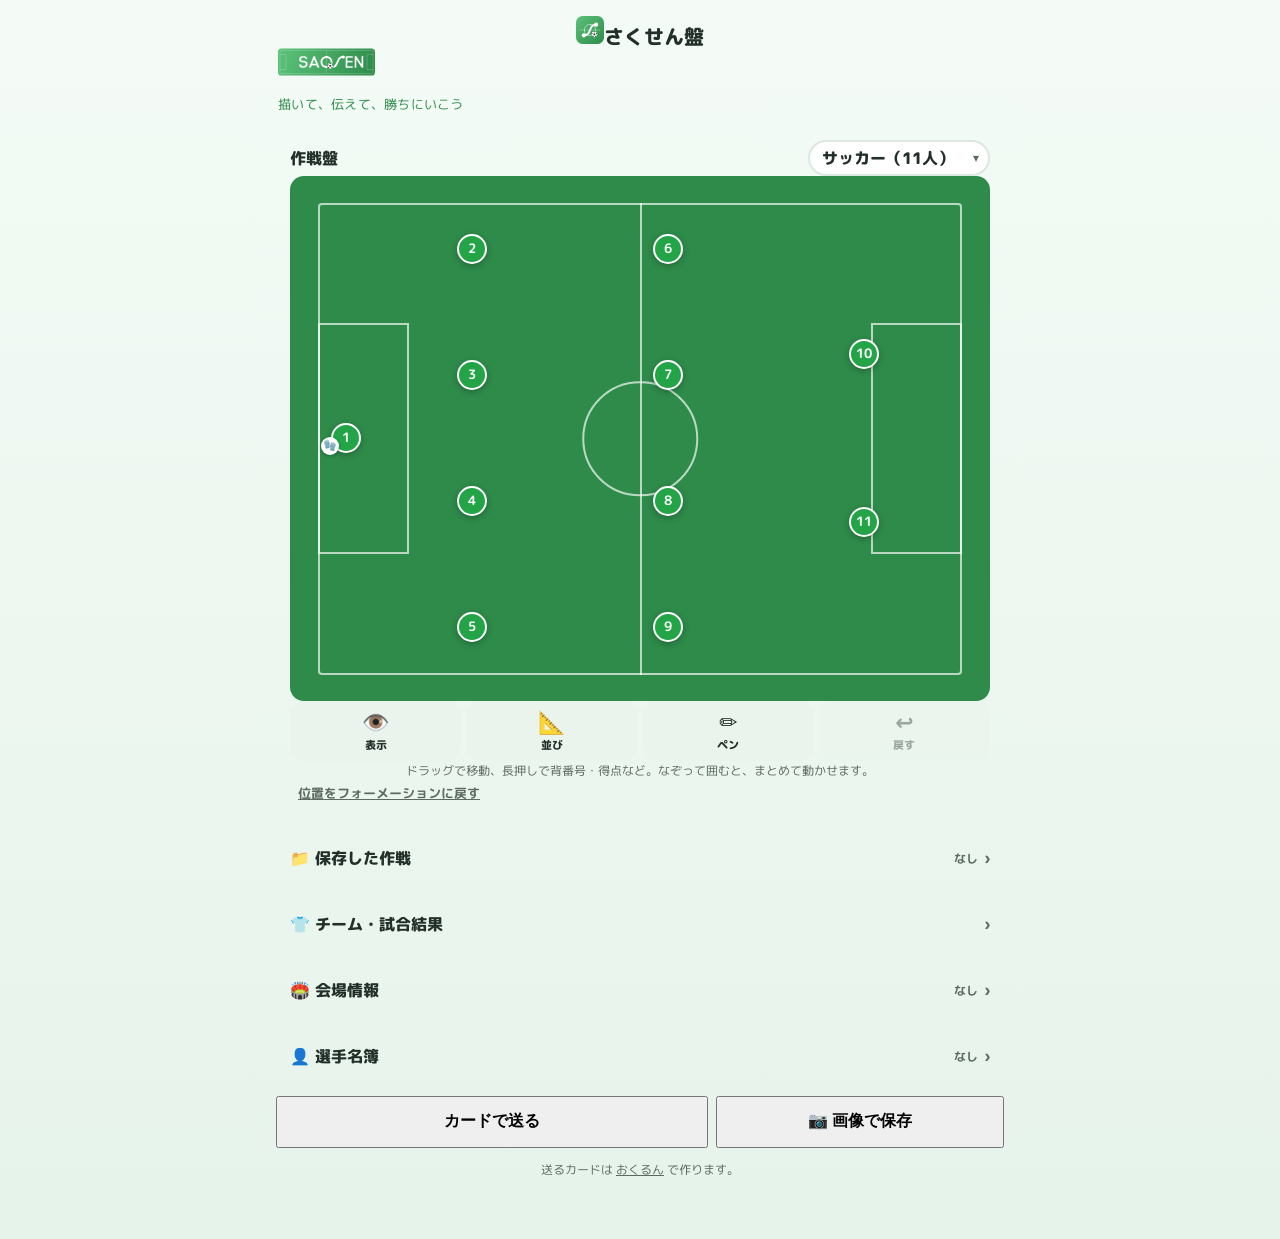
==== commit 97d8bdfe: "得点者の × は、消したあと「元に戻す」で得点者とスコアをもどせるように。× ・リンク・開閉の見出しを 44px 押せるように。320px で折り返していた「得点の内訳」の見出しと得点者のボタンを短く" ====
--- a/index.html
+++ b/index.html
@@ -26,7 +26,7 @@
 <link href="https://fonts.googleapis.com/css2?family=M+PLUS+Rounded+1c:wght@400;700;800&display=swap" rel="stylesheet">
 <!-- Q キット（おくるんの共通部品）。色と字は style.css の :root で -->
 <link rel="stylesheet" href="https://katsuan.github.io/line-share/shared/ui.css?v=202610251000">
-<link rel="stylesheet" href="style.css?v=202610251300">
+<link rel="stylesheet" href="style.css?v=202610251850">
 </head>
 <body>
 <main class="wrap">
@@ -171,8 +171,8 @@
       </div>
       <!-- 得点の内訳（前半・後半・延長・PK）。スコアのカードの中でたたむ。入れたものだけカードに出る -->
       <details class="fold inner">
-        <summary>⏱️ 得点の内訳（前後半・延長・PK） <span id="periodMeta" class="meta"></span></summary>
-        <p class="hint left">上のスコアは最終スコア（延長を含む）。ここは入れたものだけカードに出ます。同点で PK があれば PK で勝ち負けを決めます。</p>
+        <summary>⏱️ 前後半・延長・PK <span id="periodMeta" class="meta"></span></summary>
+        <p class="hint left">上のスコアは延長も入れた最終スコア。ここは入れたものだけカードに出ます。同点のときは PK で勝ち負けを決めます。</p>
         <div class="period-row">
           <span class="ls-label">前半</span>
           <input id="halfUs" type="number" inputmode="numeric" min="0" max="99" aria-label="前半の自チームの得点">
@@ -204,8 +204,8 @@
       <p id="marksNote" class="hint left" hidden></p>
       <div id="goals" class="goals"></div>
       <div class="two">
-        <button id="addGoalUs" class="ls-button is-block small" type="button">＋ 自チームの得点</button>
-        <button id="addGoalThem" class="ls-button is-block small" type="button">＋ 相手の得点</button>
+        <button id="addGoalUs" class="ls-button is-block small" type="button">＋ 自チーム</button>
+        <button id="addGoalThem" class="ls-button is-block small" type="button">＋ 相手</button>
       </div>
       <!-- ひとことは2つ：作戦盤（さくせん盤のカード。🏟️ 会場情報）と、結果（試合結果のカード。ここ）。改行できる -->
       <label>ひとこと（結果）<textarea id="resultNote" rows="2" maxlength="120" placeholder="例：MVP は山田！&#10;最後まで走りきりました"></textarea></label>
@@ -222,7 +222,7 @@
 
     <details class="ls-panel fold">
       <summary>🏟️ 会場情報 <span id="infoMeta" class="meta"></span></summary>
-      <p class="hint left">ここに入れた内容は、送るカードに入ります（入れたものだけ）。場所は「保存」しておくと、次から ▼ で選べます。</p>
+      <p class="hint left">入れたものだけ、送るカードに入ります。場所は「保存」すると、次から ▼ で選べます。</p>
       <div class="two">
         <label>日にち<input class="when-date" type="date"></label>
         <label>時間<input class="when-time" type="time"></label>
@@ -250,8 +250,8 @@
 
     <details class="ls-panel fold">
       <summary>👤 選手名簿 <span id="rosterCount" class="meta"></span></summary>
-      <textarea id="roster" rows="6" placeholder="1行に1人。背番号と名前（例：10 山田）"></textarea>
-      <p class="hint">選手を長押し→「背番号・名前 ✏️」で、ここから選べます。</p>
+      <textarea id="roster" rows="6" placeholder="1行に1人、背番号と名前&#10;例：10 山田"></textarea>
+      <p class="hint">選手を長押し →「背番号・名前 ✏️」で選べます。</p>
     </details>
 
     <!-- 共有（主）と画像の保存を横に並べる -->
@@ -293,19 +293,19 @@
 <!-- Q キットの動き（確認の窓・トースト） -->
 <script src="https://katsuan.github.io/line-share/shared/ui.js"></script>
 <!-- さくせん盤の本体。役割ごとに分けたファイルを、この順に読む（同じ範囲の変数を使う。はじめに動かすのは最後の app.js） -->
-<script src="js/page.js?v=202610251300"></script>
-<script src="js/formation.js?v=202610251300"></script>
-<script src="js/marks.js?v=202610251300"></script>
-<script src="js/store.js?v=202610251300"></script>
-<script src="js/link.js?v=202610251300"></script>
-<script src="js/board.js?v=202610251300"></script>
-<script src="js/ink.js?v=202610251300"></script>
-<script src="js/tactics.js?v=202610251300"></script>
-<script src="js/sheets.js?v=202610251300"></script>
-<script src="js/card.js?v=202610251300"></script>
-<script src="js/image.js?v=202610251300"></script>
-<script src="js/events.js?v=202610251300"></script>
-<script src="app.js?v=202610251300"></script>
+<script src="js/page.js?v=202610251850"></script>
+<script src="js/formation.js?v=202610251850"></script>
+<script src="js/marks.js?v=202610251850"></script>
+<script src="js/store.js?v=202610251850"></script>
+<script src="js/link.js?v=202610251850"></script>
+<script src="js/board.js?v=202610251850"></script>
+<script src="js/ink.js?v=202610251850"></script>
+<script src="js/tactics.js?v=202610251850"></script>
+<script src="js/sheets.js?v=202610251850"></script>
+<script src="js/card.js?v=202610251850"></script>
+<script src="js/image.js?v=202610251850"></script>
+<script src="js/events.js?v=202610251850"></script>
+<script src="app.js?v=202610251850"></script>
 <script src="https://katsuan.github.io/line-share/shared/tool-share.js" data-tool="saqsen" defer></script>
 <!-- 電波がなくても開けるように（sw.js） -->
 <script>if ("serviceWorker" in navigator) navigator.serviceWorker.register("./sw.js").catch(() => {});</script>
--- a/style.css
+++ b/style.css
@@ -54,6 +54,8 @@
 /* 見出しは1行：名前 … 中身の要約 › */
 .fold summary { display: flex; align-items: center; gap: 6px; list-style: none; cursor: pointer; font-weight: 800; }
 .fold summary::-webkit-details-marker { display: none; }
+/* 押せるところは 44px（上下に広げ、同じだけ外の余白を減らして、見た目の間は前のまま） */
+.fold summary { min-height: 44px; margin: -9px 0; }
 .fold summary .meta { margin-left: auto; overflow: hidden; white-space: nowrap; text-overflow: ellipsis; }
 .fold summary::after { content: "›"; flex: none; margin-left: auto; color: var(--ink-soft); transition: transform 0.2s; }
 .fold summary .meta + ::after, .fold summary:has(.meta)::after { margin-left: 0; }
@@ -118,6 +120,7 @@
 .token.is-dragging { cursor: grabbing; z-index: 2; }
 
 .link { border: 0; background: none; color: var(--ink-soft); font: inherit; font-size: 13px; font-weight: 700; text-decoration: underline; cursor: pointer; }
+.link { min-height: 44px; margin: -12px 0; padding: 0 8px; } /* 押せるところは 44px（見た目の間は前のまま） */
 
 .actions { display: grid; gap: 8px; }
 /* ボタンは Q キット（ls-button）。押しやすいよう大きめ */
@@ -146,6 +149,8 @@
 .goal input { min-width: 0; padding: 8px; font-size: 16px; }
 .goal .min { text-align: center; }
 .goal .remove { width: 26px; height: 26px; padding: 0; font-size: 12px; border: 1px solid var(--border); border-radius: 50%; background: var(--card); color: var(--ink-soft); cursor: pointer; }
+.goal .remove { position: relative; flex: none; }
+.goal .remove::after { content: ""; position: absolute; inset: -9px; } /* 見た目は 26px、押せるところは 44px */
 
 .foot { font-size: 12px; color: var(--ink-soft); text-align: center; }
 .foot a { color: inherit; }
@@ -384,7 +389,7 @@
 .token { -webkit-touch-callout: none; }
 
 /* ひとことのひな形（タップで次の行に足す） */
-.note-presets .ls-chip { min-height: 30px; padding: 0 10px; font-size: 12px; }
+.note-presets .ls-chip { min-height: 36px; padding: 0 10px; font-size: 12px; }
 
 /* 送る前のプレビュー（共有シートの、それぞれのカードの中身） */
 /* 送る前のプレビュー：おくるんのカード（Flex）と同じ並びを小さく。チェックの下に全幅で */
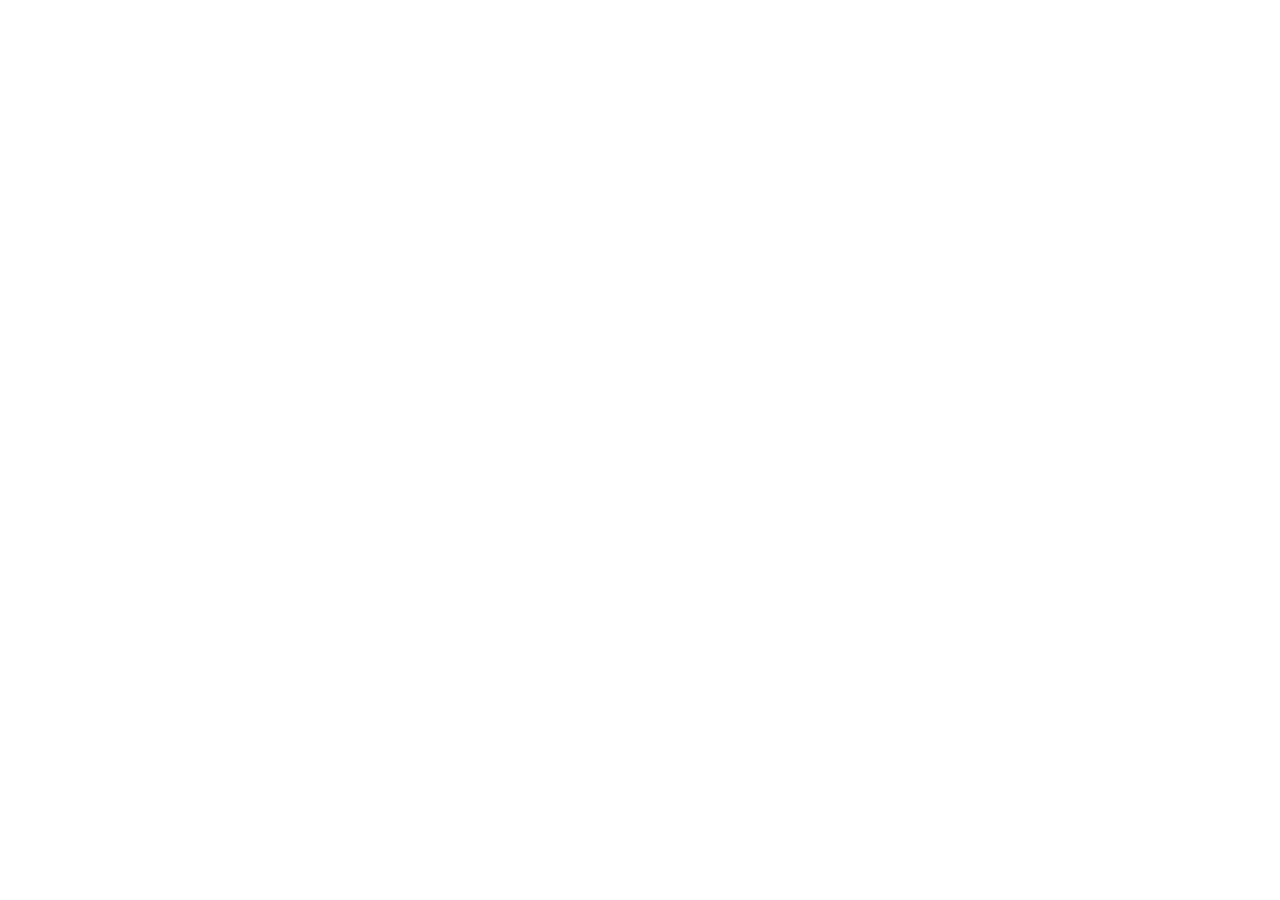
==== commit c63c58df: "引っこしの案内（古い住所から、くらぶの入口の案内へ送る）" ====
--- a/index.html
+++ b/index.html
@@ -1,313 +1,29 @@
-<!DOCTYPE html>
-<html lang="ja" data-ls-dark="auto">
+<!doctype html>
+<html lang="ja">
 <head>
-<meta charset="UTF-8">
-<meta name="viewport" content="width=device-width, initial-scale=1, viewport-fit=cover">
-<title>さくせん盤｜スタメン・作戦・試合結果</title>
-<meta name="description" content="さくせん盤（SAQSEN）。サッカー・フットサルのスタメン発表と作戦盤。選手を並べて、カードで送れます。試合結果も。">
-<link rel="canonical" href="https://katsuan.github.io/soccer/">
-<meta property="og:type" content="website">
-<meta property="og:title" content="さくせん盤｜スタメン・作戦・試合結果">
-<meta property="og:description" content="選手を並べて、スタメンや試合結果をカードで送れます。">
-<meta property="og:url" content="https://katsuan.github.io/soccer/">
-<meta name="theme-color" content="#eaf6ee" media="(prefers-color-scheme: light)">
-<meta name="theme-color" content="#16151a" media="(prefers-color-scheme: dark)">
-<link rel="icon" href="icon.svg" type="image/svg+xml">
-<link rel="icon" href="icon-32.png" type="image/png" sizes="32x32">
-<link rel="apple-touch-icon" href="apple-touch-icon.png">
-<link rel="manifest" href="manifest.webmanifest">
-<meta property="og:site_name" content="さくせん盤（SAQSEN）">
-<meta property="og:image" content="https://katsuan.github.io/soccer/ogp.png?v=20261025">
-<meta property="og:image:width" content="1200">
-<meta property="og:image:height" content="630">
-<meta property="og:image:alt" content="さくせん盤（SAQSEN）：スタメン・作戦・試合結果をカードで送れる">
-<meta name="twitter:card" content="summary_large_image">
-<link rel="preconnect" href="https://fonts.googleapis.com">
-<link href="https://fonts.googleapis.com/css2?family=M+PLUS+Rounded+1c:wght@400;700;800&display=swap" rel="stylesheet">
-<!-- Q キット（おくるんの共通部品）。色と字は style.css の :root で -->
-<link rel="stylesheet" href="https://katsuan.github.io/line-share/shared/ui.css?v=202610251000">
-<link rel="stylesheet" href="style.css?v=202610251850">
+<meta charset="utf-8">
+<meta name="viewport" content="width=device-width, initial-scale=1">
+<meta name="robots" content="noindex">
+<title>引っこしました</title>
+<script>
+  // soccer は引っこしました。くらぶの入口の案内へ、住所の続きごと送る（tools/moved.py が作ったページ）
+  (function () {
+    var old = "/soccer";
+    var path = location.pathname.indexOf(old) === 0 ? location.pathname.slice(old.length) : "";
+    var rest = (path || "/") + location.search + location.hash;
+    location.replace("https://katsuan.github.io/qlove/?moved=saqsen&rest=" + encodeURIComponent(rest));
+  })();
+</script>
+<style>
+  html, body { margin: 0; background: #f6f4fb; color: #2a2438; font: 16px/1.6 system-ui, sans-serif; }
+  @media (prefers-color-scheme: dark) { html, body { background: #17141f; color: #ece8f5; } a { color: #b9a6ff; } }
+  main { padding: 24px 16px; }
+</style>
 </head>
 <body>
-<main class="wrap">
-  <header class="top">
-    <!-- 見出しは1行：アイコン＋名前（左）と、横長のロゴ（右） -->
-    <div class="ls-brand">
-      <h1 class="ls-brand-name"><img class="ls-brand-icon" src="icon.svg" alt="" width="28" height="28">さくせん盤</h1>
-      <img class="ls-brand-logo" src="logo.svg" alt="SAQSEN" width="97" height="28">
-    </div>
-    <p class="ls-brand-copy">描いて、伝えて、勝ちにいこう</p>
-  </header>
-
-  <!-- 1ページ：作戦盤 → 保存した作戦 → チーム・試合結果 → 会場情報 → 選手名簿 → 共有 -->
-  <section class="panel">
-    <!-- 作戦盤：上でコートを選び、ピッチとよく使う操作（表示・並び・ペン・戻す。選手のことは長押し）をひとまとめに。人数・色は下の「チーム」の欄 -->
-    <div class="ls-panel board-card">
-      <div class="board-head">
-        <span class="ls-label">作戦盤</span>
-        <label class="select"><span class="sr">コート</span><select id="courtSelect"></select></label>
-      </div>
-      <div id="board" class="board">
-        <!-- ピッチの線。サッカーは四角いペナルティエリア、フットサルはゴール前が半円（D形）のエリア -->
-        <div class="pitch-lines" aria-hidden="true"><i class="is-border"></i><i class="is-half"></i><i class="is-circle"></i><i class="is-box-top"></i><i class="is-box-bottom"></i><i class="is-d-top"><span></span></i><i class="is-d-bottom"><span></span></i></div>
-        <canvas id="ink" class="ink"></canvas>
-        <div id="tokens" class="tokens"></div>
-        <div id="marquee" class="marquee" hidden></div>
-      </div>
-      <!-- 📐 並び：フォーメーションと列ごとの形（3 を三角に、4 をダイヤに、2 を開く・しぼる など）。盤を見ながら変えられるよう、盤のすぐ下に。
-           列は盤と同じく上から FW → MF → DF の順 -->
-      <div id="shapeTools" class="shape-tools" hidden>
-        <!-- 自チーム・相手をタブで切りかえて、人数・フォーメーション（プルダウン）・列ごとの形をここだけで決める -->
-        <div class="shape-tabs" role="tablist" aria-label="自チーム・相手">
-          <button id="shapeTabOurs" class="shape-tab" type="button" role="tab">自チーム</button>
-          <button id="shapeTabOpp" class="shape-tab" type="button" role="tab">相手</button>
-        </div>
-        <!-- 相手を出しているときの人数の差（11 対 10（数的有利）など） -->
-        <p id="countVs" class="count-vs"></p>
-        <div class="shape-head">
-          <div id="ourStepper" class="stepper" role="group" aria-label="自チームの人数">
-            <button id="removePlayer" type="button" aria-label="1人減らす">−</button>
-            <span id="playerCount">11人</span>
-            <button id="addPlayer" type="button" aria-label="1人増やす">＋</button>
-          </div>
-          <div id="oppStepper" class="stepper" role="group" aria-label="相手の人数">
-            <button id="removeOpp" type="button" aria-label="相手を1人減らす">−</button>
-            <span id="oppCount">11人</span>
-            <button id="addOpp" type="button" aria-label="相手を1人増やす">＋</button>
-          </div>
-          <label class="select shape-select"><span class="sr">フォーメーション</span><select id="formationSelect"></select></label>
-        </div>
-        <div id="customRow" class="custom-row" hidden>
-          <input id="customFormation" inputmode="numeric" maxlength="14" placeholder="例：3241（後ろの列から）" aria-label="カスタムのフォーメーション">
-          <button id="customApply" class="ls-button is-primary is-block small" type="button">決める</button>
-        </div>
-        <p id="shapeNote" class="hint left"></p>
-        <div id="lineShapes" class="line-shapes" aria-label="列ごとの形"></div>
-      </div>
-      <div id="penTools" class="ls-chips pen-tools" hidden>
-        <div id="penColors" class="ls-chips"></div>
-        <button id="inkClear" class="link" type="button">線をすべて消す</button>
-      </div>
-      <!-- 👁️ 表示：盤に何を見せるか（相手・ボール・選手名・得点などの印）をここにまとめる。並べ方は 📐 並び -->
-      <div id="viewTools" class="view-tools" hidden>
-        <span class="ls-label">相手</span>
-        <div class="seg" role="radiogroup" aria-label="相手">
-          <button id="oppLayoutNone" class="ls-chip" type="button" role="radio">出さない</button>
-          <button id="oppLayoutFull" class="ls-chip" type="button" role="radio">フルコート</button>
-          <button id="oppLayoutHalf" class="ls-chip" type="button" role="radio">コート別</button>
-        </div>
-        <span class="ls-label">ボール</span>
-        <div class="seg" role="radiogroup" aria-label="ボール">
-          <button id="ballOff" class="ls-chip" type="button" role="radio">出さない</button>
-          <button id="ballOn" class="ls-chip" type="button" role="radio">出す</button>
-        </div>
-        <span class="ls-label">選手名</span>
-        <div class="seg" role="radiogroup" aria-label="選手名">
-          <button class="ls-chip" type="button" role="radio" data-names="off">出さない</button>
-          <button class="ls-chip" type="button" role="radio" data-names="on">出す</button>
-        </div>
-        <span class="ls-label">得点など</span>
-        <div class="seg" role="radiogroup" aria-label="得点・カードなどの印">
-          <button class="ls-chip" type="button" role="radio" data-marks="off">出さない</button>
-          <button class="ls-chip" type="button" role="radio" data-marks="on">出す</button>
-        </div>
-        <span class="ls-label">コート</span>
-        <div class="seg" role="radiogroup" aria-label="コートの向き">
-          <button class="ls-chip" type="button" role="radio" data-court-view="auto">自動</button>
-          <button class="ls-chip" type="button" role="radio" data-court-view="portrait">縦</button>
-          <button class="ls-chip" type="button" role="radio" data-court-view="landscape">横</button>
-        </div>
-        <p class="hint left">コートの「自動」は、横に広い画面（スマホの横向き・パソコンなど）で横のコートになります。フルコートは両チームが互い違いに、コート別は半分ずつ並びます。選手名・得点などを出さないと、画像・カードのリンクからも外します（入れたものは消えません）。</p>
-        <button id="clearMarks" class="link" type="button" hidden>カード・アシストの印をすべて消す（得点者・名前・背番号は残す）</button>
-      </div>
-      <div class="toolbar">
-        <button id="toggleView" class="tool" type="button" aria-pressed="false"><i class="emoji" aria-hidden="true">👁️</i><span>表示</span></button>
-        <button id="toggleShape" class="tool" type="button" aria-pressed="false"><i class="emoji" aria-hidden="true">📐</i><span>並び</span></button>
-        <button id="togglePen" class="tool" type="button" aria-pressed="false"><i class="emoji" aria-hidden="true">✏️</i><span>ペン</span></button>
-        <button id="undo" class="tool" type="button"><i class="emoji" aria-hidden="true">↩️</i><span>戻す</span></button>
-      </div>
-      <p class="hint" id="boardHint"></p>
-      <button id="resetPositions" class="link reset" type="button">位置をフォーメーションに戻す</button>
-    </div>
-
-    <!-- 作戦の保存：場面ごとに配置と線を残し、次の試合でも呼び出す（この端末に残る） -->
-    <details id="tacticsFold" class="ls-panel fold">
-      <summary>📁 保存した作戦 <span id="tacticsMeta" class="meta"></span></summary>
-      <div class="save-row">
-        <input id="tacticName" maxlength="20" placeholder="例：ビルドアップ、コーナーキック" list="tacticPresets">
-        <button id="saveTactic" class="ls-button is-primary is-block small" type="button">💾 保存</button>
-      </div>
-      <datalist id="tacticPresets"><option value="ビルドアップ"><option value="コーナーキック（攻め）"><option value="コーナーキック（守り）"><option value="フリーキック"><option value="キックオフ"><option value="守備の形"><option value="プレス"></datalist>
-      <ul id="tacticList" class="tactic-list"></ul>
-      <p class="hint left">選手の位置・相手・ボール・線を保存します。開くと今の作戦盤に呼び出します（「戻す」で元に戻せます）。チームの色はそのままです。この端末に残ります。</p>
-    </details>
-
-    <!-- チーム・試合結果：自チームと相手を左右に並べ、チーム名・色、その下にスコア・内訳・得点者・ひとこと（結果）。
-         作戦盤の印（ゴール・アシスト・カード）とつながる。人数・フォーメーションは作戦盤の「📐 並び」 -->
-    <details class="ls-panel fold" id="teamFold">
-      <summary>👕 チーム・試合結果 <span id="teamMeta" class="meta"></span></summary>
-      <!-- 自チームと相手を左右に向かい合わせ、チーム名の枠の中の左に色の丸 [● チーム名]（人数・フォーメーションは作戦盤の「📐 並び」）。
-           色の丸を押したとき・チーム名を入れているあいだは、下に横いっぱいの1行で選べる色（上のしっぽがそのチームの丸を指す。ろくがのアプリ版と同じ形） -->
-      <div class="versus">
-        <span class="ls-label">自チーム</span>
-        <span class="ls-label">相手</span>
-        <div class="team-row">
-          <button id="ourColorDot" class="color-dot" type="button" aria-controls="colorPalette" aria-expanded="false"><span class="swatch"></span></button>
-          <input class="team" maxlength="20" placeholder="チーム名" aria-label="チーム名">
-        </div>
-        <div class="team-row">
-          <button id="oppColorDot" class="color-dot" type="button" aria-controls="colorPalette" aria-expanded="false"><span class="swatch"></span></button>
-          <input class="opponent" maxlength="20" placeholder="対戦相手" aria-label="対戦相手">
-        </div>
-        <div id="colorPalette" class="color-palette" role="group" hidden></div>
-      </div>
-      <!-- 試合結果：スコアは上のチーム名と同じ左右（左が自チーム、右が相手） -->
-      <p class="sub-head">🏆 試合結果</p>
-      <div class="score">
-        <!-- スコアは キロっくの回数入力と同じ − 数 ＋（数は打っても入れられる） -->
-        <div class="score-stepper"><button class="stepper-button" type="button" data-score="scoreUs" data-delta="-1" aria-label="自チームの得点を減らす">−</button><input id="scoreUs" type="number" inputmode="numeric" min="0" max="99" value="0" aria-label="自チームの得点"><button class="stepper-button" type="button" data-score="scoreUs" data-delta="1" aria-label="自チームの得点を増やす">＋</button></div>
-        <span>-</span>
-        <div class="score-stepper"><button class="stepper-button" type="button" data-score="scoreThem" data-delta="-1" aria-label="相手の得点を減らす">−</button><input id="scoreThem" type="number" inputmode="numeric" min="0" max="99" value="0" aria-label="相手の得点"><button class="stepper-button" type="button" data-score="scoreThem" data-delta="1" aria-label="相手の得点を増やす">＋</button></div>
-      </div>
-      <!-- 得点の内訳（前半・後半・延長・PK）。スコアのカードの中でたたむ。入れたものだけカードに出る -->
-      <details class="fold inner">
-        <summary>⏱️ 前後半・延長・PK <span id="periodMeta" class="meta"></span></summary>
-        <p class="hint left">上のスコアは延長も入れた最終スコア。ここは入れたものだけカードに出ます。同点のときは PK で勝ち負けを決めます。</p>
-        <div class="period-row">
-          <span class="ls-label">前半</span>
-          <input id="halfUs" type="number" inputmode="numeric" min="0" max="99" aria-label="前半の自チームの得点">
-          <span>-</span>
-          <input id="halfThem" type="number" inputmode="numeric" min="0" max="99" aria-label="前半の相手の得点">
-        </div>
-        <div class="period-row">
-          <span class="ls-label">後半</span>
-          <input id="secondUs" type="number" inputmode="numeric" min="0" max="99" aria-label="後半の自チームの得点">
-          <span>-</span>
-          <input id="secondThem" type="number" inputmode="numeric" min="0" max="99" aria-label="後半の相手の得点">
-        </div>
-        <div class="period-row">
-          <span class="ls-label">延長</span>
-          <input id="extraUs" type="number" inputmode="numeric" min="0" max="99" aria-label="延長の自チームの得点">
-          <span>-</span>
-          <input id="extraThem" type="number" inputmode="numeric" min="0" max="99" aria-label="延長の相手の得点">
-        </div>
-        <div class="period-row">
-          <span class="ls-label">PK</span>
-          <input id="pkUs" type="number" inputmode="numeric" min="0" max="99" aria-label="PKの自チームの得点">
-          <span>-</span>
-          <input id="pkThem" type="number" inputmode="numeric" min="0" max="99" aria-label="PKの相手の得点">
-        </div>
-      </details>
-      <!-- 得点者（任意。MVP などはひとこと（結果）に書く） -->
-      <p class="sub-head">⚽ 得点者 <span id="goalsMeta" class="meta"></span></p>
-      <!-- 得点者は選手の長押し（ゴール・OG）とつながっている。アシスト・カードは作戦盤の印のままカードに入る -->
-      <p id="marksNote" class="hint left" hidden></p>
-      <div id="goals" class="goals"></div>
-      <div class="two">
-        <button id="addGoalUs" class="ls-button is-block small" type="button">＋ 自チーム</button>
-        <button id="addGoalThem" class="ls-button is-block small" type="button">＋ 相手</button>
-      </div>
-      <!-- ひとことは2つ：作戦盤（さくせん盤のカード。🏟️ 会場情報）と、結果（試合結果のカード。ここ）。改行できる -->
-      <label>ひとこと（結果）<textarea id="resultNote" rows="2" maxlength="120" placeholder="例：MVP は山田！&#10;最後まで走りきりました"></textarea></label>
-      <!-- ひな形：タップで、ひとことの次の行に足す -->
-      <div class="ls-chips note-presets" role="group" aria-label="ひとこと（結果）のひな形">
-        <button class="ls-chip" type="button" data-note="resultNote" data-text="MVP：">＋ MVP</button>
-        <button class="ls-chip" type="button" data-note="resultNote" data-text="よかったところ：">＋ よかったところ</button>
-        <button class="ls-chip" type="button" data-note="resultNote" data-text="次の試合：">＋ 次の試合</button>
-      </div>
-      <!-- 次の試合の前に：スコア・内訳・得点者・ひとこと（結果）を消す（チーム名・色はそのまま） -->
-      <button id="resetResult" class="link reset" type="button">試合結果をリセット</button>
-      <datalist id="rosterNames"></datalist>
-    </details>
-
-    <details class="ls-panel fold">
-      <summary>🏟️ 会場情報 <span id="infoMeta" class="meta"></span></summary>
-      <p class="hint left">入れたものだけ、送るカードに入ります。場所は「保存」すると、次から ▼ で選べます。</p>
-      <div class="two">
-        <label>日にち<input class="when-date" type="date"></label>
-        <label>時間<input class="when-time" type="time"></label>
-      </div>
-      <!-- 場所は1行：入力・▼（保存した場所から選ぶ）・保存／消す（今の場所が保存済みなら「消す」）。この端末に残る -->
-      <div class="venue">
-        <label for="whereInput">場所</label>
-        <div class="venue-row">
-          <input id="whereInput" class="where" maxlength="30" placeholder="例：市民グラウンド">
-          <label id="venuePick" class="venue-pick" hidden><span class="sr">保存した場所から選ぶ</span><select id="venueSelect"></select></label>
-          <button id="venueAction" class="ls-button is-block small" type="button">保存</button>
-        </div>
-      </div>
-      <!-- 場所と日にちを入れると出る：その日の天気をそらくるで見る（16日先まで） -->
-      <a id="weatherLink" class="ls-button is-block weather-link" href="#" target="_blank" rel="noopener" hidden>🌤️ 試合の日の天気<small id="weatherWhen"></small></a>
-      <!-- 控え・集合時間などは、ひとことに改行して書く（さくせん盤のカードにそのまま入る） -->
-      <label>ひとこと（作戦盤）<textarea id="lineupNote" rows="3" maxlength="200" placeholder="例：集合は8:30です&#10;控え：佐藤、鈴木、田中"></textarea></label>
-      <div class="ls-chips note-presets" role="group" aria-label="ひとこと（作戦盤）のひな形">
-        <button class="ls-chip" type="button" data-note="lineupNote" data-text="集合：">＋ 集合</button>
-        <button class="ls-chip" type="button" data-note="lineupNote" data-text="控え：">＋ 控え</button>
-        <button class="ls-chip" type="button" data-note="lineupNote" data-text="持ち物：">＋ 持ち物</button>
-        <button class="ls-chip" type="button" data-note="lineupNote" data-text="ユニフォーム：">＋ ユニフォーム</button>
-      </div>
-    </details>
-
-    <details class="ls-panel fold">
-      <summary>👤 選手名簿 <span id="rosterCount" class="meta"></span></summary>
-      <textarea id="roster" rows="6" placeholder="1行に1人、背番号と名前&#10;例：10 山田"></textarea>
-      <p class="hint">選手を長押し →「背番号・名前 ✏️」で選べます。</p>
-    </details>
-
-    <!-- 共有（主）と画像の保存を横に並べる -->
-    <div class="share-row">
-      <button id="shareLineup" class="ls-button is-block line is-oqrn" type="button">カードで送る</button>
-      <button id="saveBoard" class="ls-button is-block" type="button">📷 画像で保存</button>
-    </div>
-  </section>
-
-
-  <p class="foot">送るカードは <a href="https://katsuan.github.io/line-share/">おくるん</a> で作ります。</p>
-  <!-- 「📤 さくせん盤を紹介する」：おくるんで紹介カードを送る窓口（line-share/shared/tool-share.js。中身は line-share/data/hub-links.json） -->
-  <div data-tool-share></div>
+<main>
+<p>このツールは引っこしました。</p>
+<p><a href="https://katsuan.github.io/qlove/?moved=saqsen">くらぶの入口へ</a></p>
 </main>
-
-<!-- 自チームの選手を長押しすると出るポップアップ（背番号・名前・印。選手の丸のそば） -->
-<div id="quickMarks" class="quick-marks" role="menu" hidden></div>
-
-<!-- カードで送る：スタメンのカード・作戦の画像・試合結果のカードから選ぶ -->
-<div id="shareSheet" class="sheet" hidden>
-  <div class="sheet-card" role="dialog" aria-modal="true" aria-labelledby="shareSheetTitle">
-    <p id="shareSheetTitle" class="sheet-title">カードで送る</p>
-    <!-- カードで送る：送るカードを選ぶ（2枚なら1つのメッセージに横に並ぶ）。試合結果は入れてあれば最初から選んでおく -->
-    <div class="card-picks">
-      <!-- それぞれのカードを、おくるんで送るときと同じ見た目で小さく見せる（タップで選ぶ・外す） -->
-      <label class="pick"><input id="pickLineup" type="checkbox" checked><span><b>📋 さくせん盤</b></span><span id="previewLineup" class="pick-preview"></span></label>
-      <label class="pick"><input id="pickResult" type="checkbox"><span><b>🏆 試合結果</b></span><span id="previewResult" class="pick-preview"></span></label>
-      <a id="sendCards" class="ls-button is-block line is-oqrn" href="#">カードで送る</a>
-      <p class="hint">カードは確実に届き、あとで消えません。ピッチをタップすると、同じ配置で開きます。</p>
-    </div>
-    <button id="sendBoardImage" class="choice" type="button"><b>🖼️ 作戦を画像で送る</b><small>相手・ボール・線も入ります。画像は時間がたつと消えることがあります。</small></button>
-    <p id="imageStatus" class="hint" aria-live="polite"></p>
-    <button id="shareCancel" class="link" type="button">やめる</button>
-  </div>
-</div>
-
-<!-- おくるんのカードの入口（LIFF ID とカードの URL は line-share の shared/oqrn.js に1か所） -->
-<script src="https://katsuan.github.io/line-share/shared/oqrn.js"></script>
-<!-- Q キットの動き（確認の窓・トースト） -->
-<script src="https://katsuan.github.io/line-share/shared/ui.js"></script>
-<!-- さくせん盤の本体。役割ごとに分けたファイルを、この順に読む（同じ範囲の変数を使う。はじめに動かすのは最後の app.js） -->
-<script src="js/page.js?v=202610251850"></script>
-<script src="js/formation.js?v=202610251850"></script>
-<script src="js/marks.js?v=202610251850"></script>
-<script src="js/store.js?v=202610251850"></script>
-<script src="js/link.js?v=202610251850"></script>
-<script src="js/board.js?v=202610251850"></script>
-<script src="js/ink.js?v=202610251850"></script>
-<script src="js/tactics.js?v=202610251850"></script>
-<script src="js/sheets.js?v=202610251850"></script>
-<script src="js/card.js?v=202610251850"></script>
-<script src="js/image.js?v=202610251850"></script>
-<script src="js/events.js?v=202610251850"></script>
-<script src="app.js?v=202610251850"></script>
-<script src="https://katsuan.github.io/line-share/shared/tool-share.js" data-tool="saqsen" defer></script>
-<!-- 電波がなくても開けるように（sw.js） -->
-<script>if ("serviceWorker" in navigator) navigator.serviceWorker.register("./sw.js").catch(() => {});</script>
 </body>
 </html>
